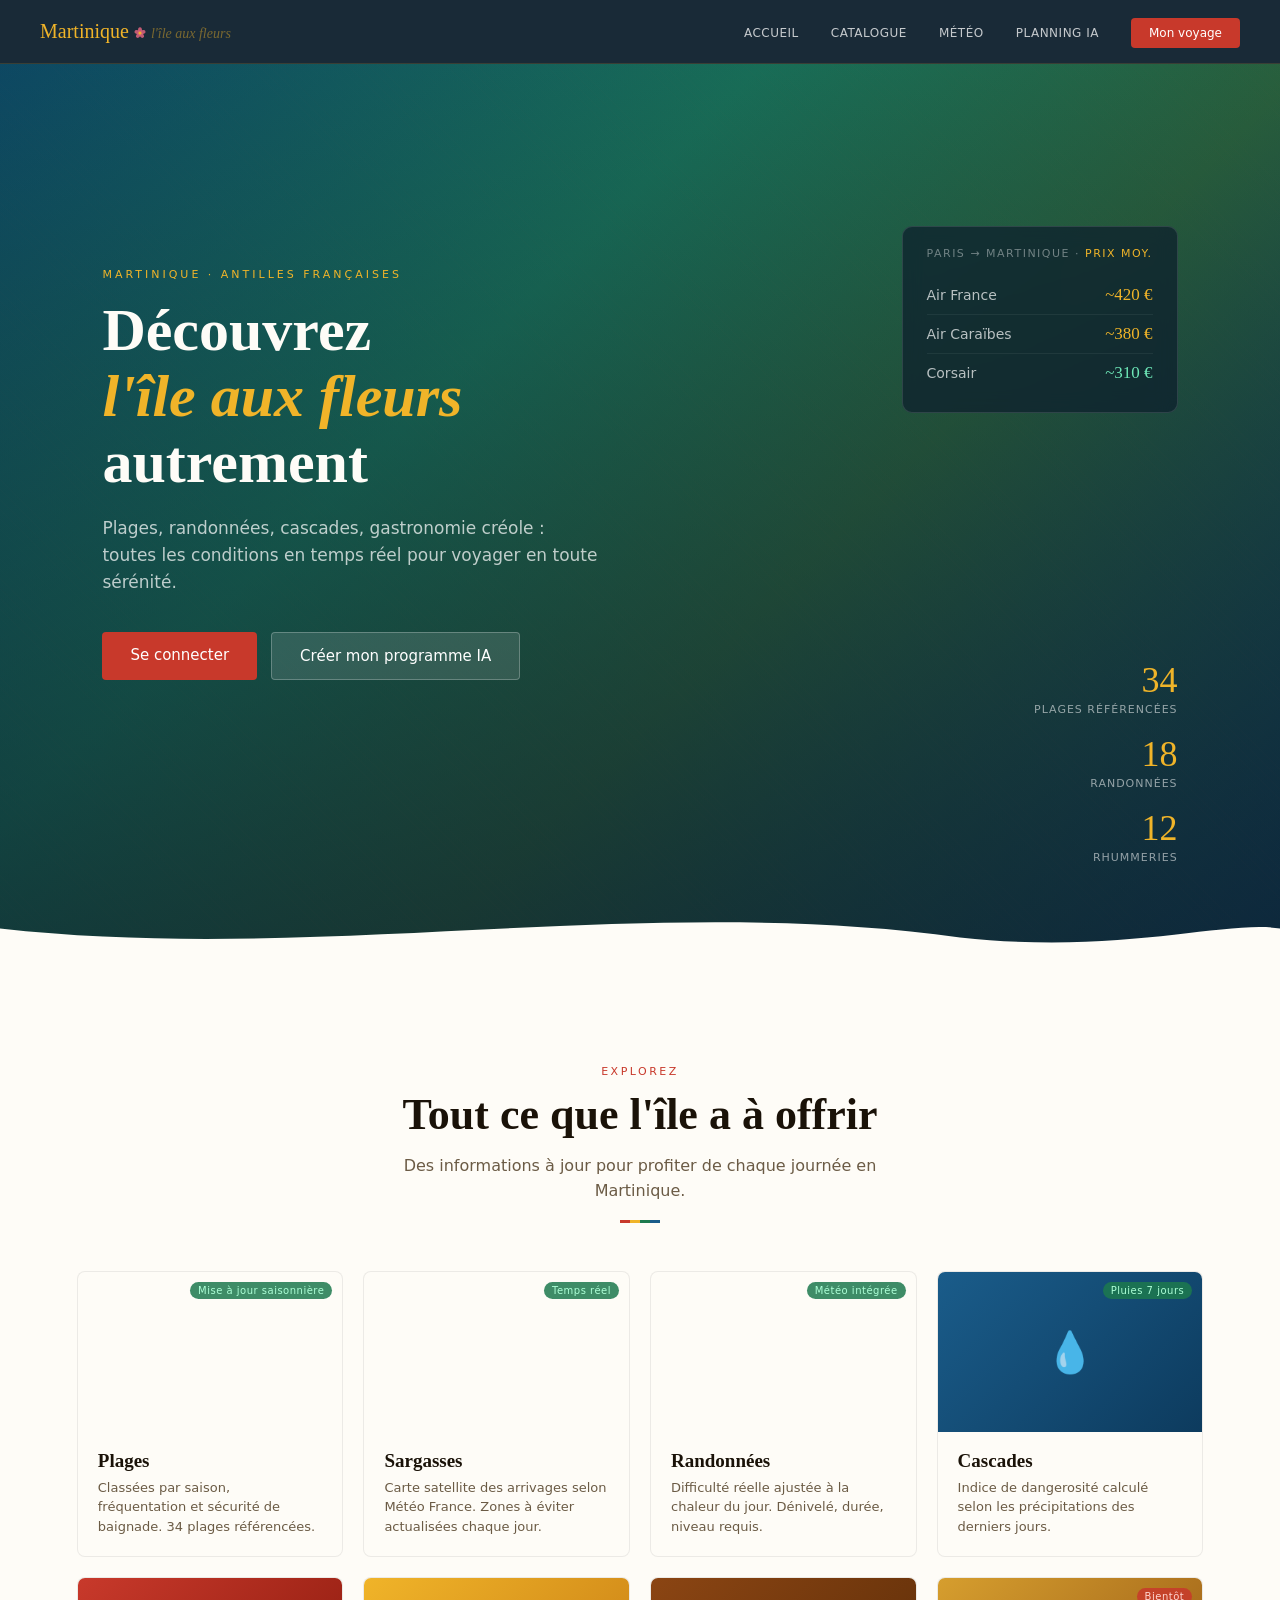
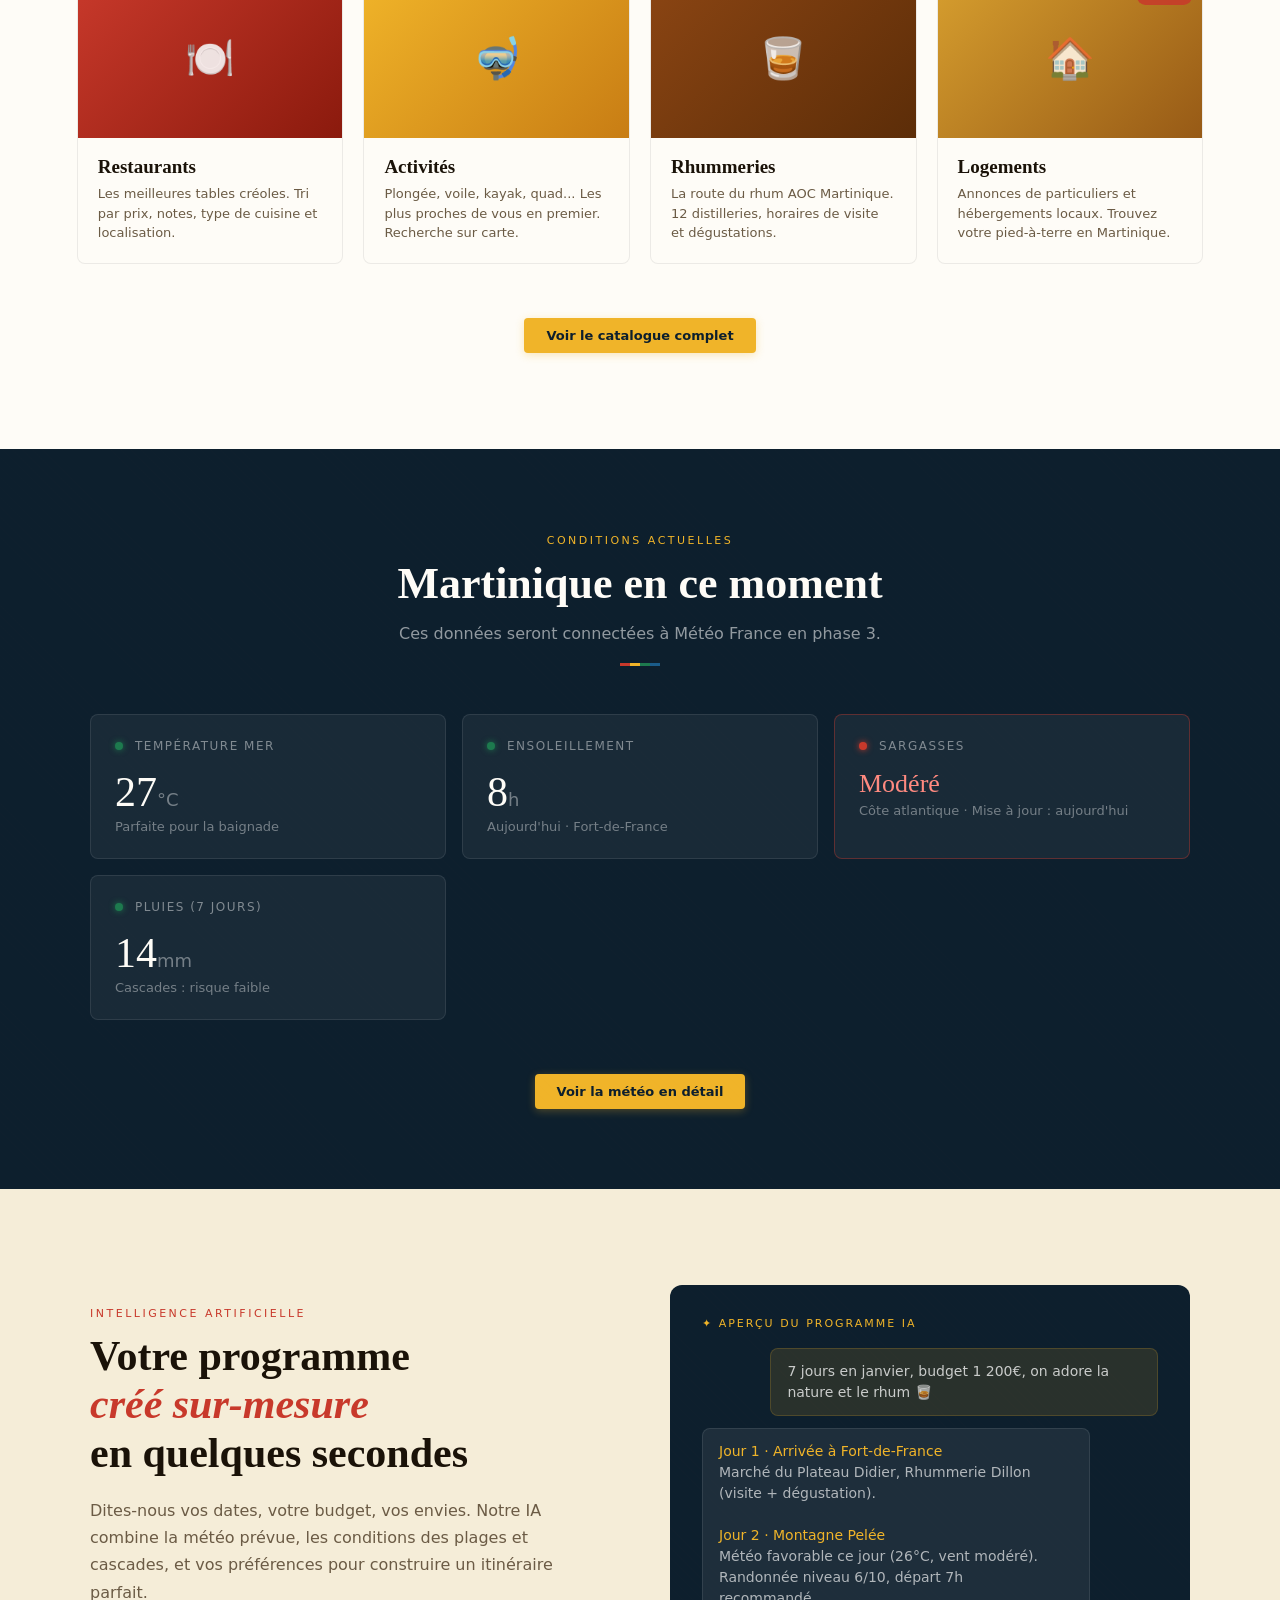
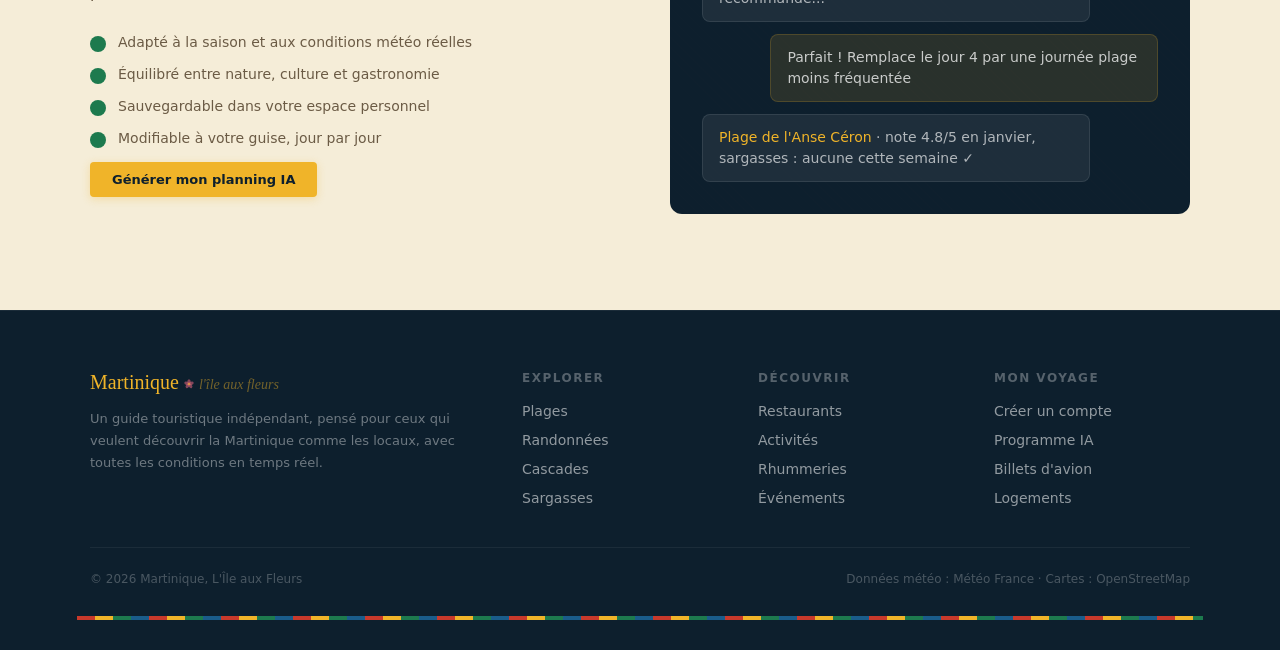
==== frontend/accueil.html @ 45a9f312 "feat: update accueil catalogue section - add photos, remove IA and vols cards, remove emojis on phot" ====
<!DOCTYPE html>
<html lang="fr">
<head>
  <meta charset="UTF-8">
  <meta name="viewport" content="width=device-width, initial-scale=1.0">
  <title>Martinique — L'Île aux Fleurs</title>
  <link rel="stylesheet" href="css/accueil.css">
</head>
<body>

  <!-- ─── Navbar ─── -->
  <nav>
    <div class="madras-bar" id="madrasBar"></div>
    <a href="accueil.html" class="nav-logo">
      Martinique<svg class="logo-flower" width="14" height="14" viewBox="0 0 32 32" xmlns="http://www.w3.org/2000/svg">
        <ellipse cx="16" cy="10" rx="4.5" ry="7" fill="#D4607A" opacity=".9" transform="rotate(0 16 16)"/>
        <ellipse cx="16" cy="10" rx="4.5" ry="7" fill="#D4607A" opacity=".9" transform="rotate(72 16 16)"/>
        <ellipse cx="16" cy="10" rx="4.5" ry="7" fill="#D4607A" opacity=".9" transform="rotate(144 16 16)"/>
        <ellipse cx="16" cy="10" rx="4.5" ry="7" fill="#D4607A" opacity=".9" transform="rotate(216 16 16)"/>
        <ellipse cx="16" cy="10" rx="4.5" ry="7" fill="#D4607A" opacity=".9" transform="rotate(288 16 16)"/>
        <circle cx="16" cy="16" r="3.5" fill="#F0B429"/>
      </svg><span>l'île aux fleurs</span>
    </a>
    <div class="nav-right-group">
      <ul class="nav-links">
        <li><a href="#rubriques">Catalogue</a></li>
        <li><a href="#live">Météo</a></li>
        <li><a href="#prep">Planning IA</a></li>
        <li><a href="#" class="nav-cta">Mon voyage</a></li>
      </ul>
    </div>
  </nav>

  <!-- ─── Hero ─── -->
  <section class="hero">
    <div class="hero-bg"></div>
    <div class="hero-madras"></div>
    <div class="hero-vols">
      <p class="vols-titre">Paris → Martinique · <span>Prix moy.</span></p>
      <div class="vol-ligne">
        <span class="vol-compagnie">Air France</span>
        <span class="vol-prix">~420 €</span>
      </div>
      <div class="vol-ligne">
        <span class="vol-compagnie">Air Caraïbes</span>
        <span class="vol-prix">~380 €</span>
      </div>
      <div class="vol-ligne">
        <span class="vol-compagnie">Corsair</span>
        <span class="vol-prix bas">~310 €</span>
      </div>
    </div>

    <div class="hero-content">
      <p class="hero-eyebrow">Martinique · Antilles françaises</p>
      <h1 class="hero-titre">
        Découvrez<br><em>l'île aux fleurs</em><br>autrement
      </h1>
      <p class="hero-sous">
        Plages, randonnées, cascades, gastronomie créole : toutes les conditions en temps réel pour voyager en toute sérénité.
      </p>
      <div class="hero-actions">
        <a href="auth.html" class="btn-primaire">Se connecter</a>
        <a href="#prep" class="btn-secondaire">Créer mon programme IA</a>
      </div>
    </div>

    <div class="hero-stats">
      <div class="stat-item">
        <div class="stat-num">34</div>
        <div class="stat-label">Plages référencées</div>
      </div>
      <div class="stat-item">
        <div class="stat-num">18</div>
        <div class="stat-label">Randonnées</div>
      </div>
      <div class="stat-item">
        <div class="stat-num">12</div>
        <div class="stat-label">Rhummeries</div>
      </div>
    </div>

    <div class="hero-wave">
      <svg viewBox="0 0 1440 80" xmlns="http://www.w3.org/2000/svg" preserveAspectRatio="none">
        <path d="M0,40 C360,80 720,0 1080,50 C1260,70 1380,30 1440,40 L1440,80 L0,80 Z" fill="#FEFCF7"/>
      </svg>
    </div>
  </section>

  <!-- ─── Rubriques principales ─── -->
  <section class="section-rubriques" id="rubriques">
    <div class="section-header">
      <span class="section-tag">Explorez</span>
      <h2 class="section-titre">Tout ce que l'île a à offrir</h2>
      <p class="section-sous">Des informations à jour pour profiter de chaque journée en Martinique.</p>
      <span class="trait"></span>
    </div>

    <div class="rubriques-grille">

      <a href="#" class="rubrique-card rc-plages">
        <div class="rubrique-visuel">
          <div class="rubrique-visuel-bg" style="background-image:url('https://upload.wikimedia.org/wikipedia/commons/6/63/Anse_Noire_%28plage_de_sable_noir%29_-_panoramio.jpg');background-size:cover;background-position:center;"></div>
          <span class="rubrique-badge badge-live">Mise à jour saisonnière</span>
        </div>
        <div class="rubrique-corps">
          <h3 class="rubrique-titre">Plages</h3>
          <p class="rubrique-desc">Classées par saison, fréquentation et sécurité de baignade. 34 plages référencées.</p>
        </div>
      </a>

      <a href="#" class="rubrique-card rc-sargasses">
        <div class="rubrique-visuel">
          <div class="rubrique-visuel-bg" style="background-image:url('https://upload.wikimedia.org/wikipedia/commons/b/b5/Sargasses_plage_de_Saint-Pierre.jpg');background-size:cover;background-position:center;"></div>
          <span class="rubrique-badge badge-live">Temps réel</span>
        </div>
        <div class="rubrique-corps">
          <h3 class="rubrique-titre">Sargasses</h3>
          <p class="rubrique-desc">Carte satellite des arrivages selon Météo France. Zones à éviter actualisées chaque jour.</p>
        </div>
      </a>

      <a href="#" class="rubrique-card rc-randos">
        <div class="rubrique-visuel">
          <div class="rubrique-visuel-bg" style="background-image:url('https://upload.wikimedia.org/wikipedia/commons/6/6e/Montagne_Pel%C3%A9e.JPG');background-size:cover;background-position:center;"></div>
          <span class="rubrique-badge badge-live">Météo intégrée</span>
        </div>
        <div class="rubrique-corps">
          <h3 class="rubrique-titre">Randonnées</h3>
          <p class="rubrique-desc">Difficulté réelle ajustée à la chaleur du jour. Dénivelé, durée, niveau requis.</p>
        </div>
      </a>

      <a href="#" class="rubrique-card rc-cascades">
        <div class="rubrique-visuel">
          <div class="rubrique-visuel-bg"></div>
          <div class="rubrique-icon">💧</div>
          <span class="rubrique-badge badge-live">Pluies 7 jours</span>
        </div>
        <div class="rubrique-corps">
          <h3 class="rubrique-titre">Cascades</h3>
          <p class="rubrique-desc">Indice de dangerosité calculé selon les précipitations des derniers jours.</p>
        </div>
      </a>

      <a href="#" class="rubrique-card rc-restos">
        <div class="rubrique-visuel">
          <div class="rubrique-visuel-bg"></div>
          <div class="rubrique-icon">🍽️</div>
        </div>
        <div class="rubrique-corps">
          <h3 class="rubrique-titre">Restaurants</h3>
          <p class="rubrique-desc">Les meilleures tables créoles. Tri par prix, notes, type de cuisine et localisation.</p>
        </div>
      </a>

      <a href="#" class="rubrique-card rc-activites">
        <div class="rubrique-visuel">
          <div class="rubrique-visuel-bg"></div>
          <div class="rubrique-icon">🤿</div>
        </div>
        <div class="rubrique-corps">
          <h3 class="rubrique-titre">Activités</h3>
          <p class="rubrique-desc">Plongée, voile, kayak, quad... Les plus proches de vous en premier. Recherche sur carte.</p>
        </div>
      </a>

      <a href="#" class="rubrique-card rc-rhum">
        <div class="rubrique-visuel">
          <div class="rubrique-visuel-bg"></div>
          <div class="rubrique-icon">🥃</div>
        </div>
        <div class="rubrique-corps">
          <h3 class="rubrique-titre">Rhummeries</h3>
          <p class="rubrique-desc">La route du rhum AOC Martinique. 12 distilleries, horaires de visite et dégustations.</p>
        </div>
      </a>

      <a href="#" class="rubrique-card rc-logement">
        <div class="rubrique-visuel">
          <div class="rubrique-visuel-bg"></div>
          <div class="rubrique-icon">🏠</div>
          <span class="rubrique-badge badge-nouveau">Bientôt</span>
        </div>
        <div class="rubrique-corps">
          <h3 class="rubrique-titre">Logements</h3>
          <p class="rubrique-desc">Annonces de particuliers et hébergements locaux. Trouvez votre pied-à-terre en Martinique.</p>
        </div>
      </a>

    </div>
    <div style="text-align:center; margin-top:40px;">
      <a href="catalogue.html" class="btn-jaune">Voir le catalogue complet</a>
    </div>
  </section>

  <!-- ─── Section conditions live ─── -->
  <section class="section-live" id="live">
    <div class="section-header">
      <span class="section-tag">Conditions actuelles</span>
      <h2 class="section-titre" style="color:var(--blanc)">Martinique en ce moment</h2>
      <p class="section-sous">Ces données seront connectées à Météo France en phase 3.</p>
      <span class="trait"></span>
    </div>

    <div class="live-grille">
      <div class="live-card">
        <div class="live-card-header">
          <div class="live-dot"></div>
          <span class="live-label">Température mer</span>
        </div>
        <div class="live-valeur">27<span class="live-unite">°C</span></div>
        <div class="live-sous">Parfaite pour la baignade</div>
      </div>

      <div class="live-card">
        <div class="live-card-header">
          <div class="live-dot"></div>
          <span class="live-label">Ensoleillement</span>
        </div>
        <div class="live-valeur">8<span class="live-unite">h</span></div>
        <div class="live-sous">Aujourd'hui · Fort-de-France</div>
      </div>

      <div class="live-card live-alerte">
        <div class="live-card-header">
          <div class="live-dot"></div>
          <span class="live-label">Sargasses</span>
        </div>
        <div class="live-valeur" style="font-size:26px">Modéré</div>
        <div class="live-sous">Côte atlantique · Mise à jour : aujourd'hui</div>
      </div>

      <div class="live-card">
        <div class="live-card-header">
          <div class="live-dot"></div>
          <span class="live-label">Pluies (7 jours)</span>
        </div>
        <div class="live-valeur">14<span class="live-unite">mm</span></div>
        <div class="live-sous">Cascades : risque faible</div>
      </div>
    </div>
    <div style="text-align:center; margin-top:40px;">
      <a href="meteo.html" class="btn-jaune">Voir la météo en détail</a>
    </div>
  </section>

  <!-- ─── Préparez votre voyage / IA ─── -->
  <section class="section-prep" id="prep">
    <div class="prep-grille">
      <div class="prep-texte">
        <span class="section-tag">Intelligence artificielle</span>
        <h2>Votre programme<br><em>créé sur-mesure</em><br>en quelques secondes</h2>
        <p>Dites-nous vos dates, votre budget, vos envies. Notre IA combine la météo prévue, les conditions des plages et cascades, et vos préférences pour construire un itinéraire parfait.</p>
        <ul class="prep-liste">
          <li>Adapté à la saison et aux conditions météo réelles</li>
          <li>Équilibré entre nature, culture et gastronomie</li>
          <li>Sauvegardable dans votre espace personnel</li>
          <li>Modifiable à votre guise, jour par jour</li>
        </ul>
        <a href="planning-ia.html" class="btn-jaune">Générer mon planning IA</a>
      </div>
      <div class="prep-carte">
        <p class="prep-carte-tag">✦ Aperçu du programme IA</p>
        <div class="prep-chat">
          <div class="chat-bulle chat-user">
            7 jours en janvier, budget 1 200€, on adore la nature et le rhum 🥃
          </div>
          <div class="chat-bulle chat-ia">
            <strong>Jour 1 · Arrivée à Fort-de-France</strong><br>
            Marché du Plateau Didier, Rhummerie Dillon (visite + dégustation).<br><br>
            <strong>Jour 2 · Montagne Pelée</strong><br>
            Météo favorable ce jour (26°C, vent modéré). Randonnée niveau 6/10, départ 7h recommandé...
          </div>
          <div class="chat-bulle chat-user">
            Parfait ! Remplace le jour 4 par une journée plage moins fréquentée
          </div>
          <div class="chat-bulle chat-ia">
            <strong>Plage de l'Anse Céron</strong> · note 4.8/5 en janvier, sargasses : aucune cette semaine ✓
          </div>
        </div>
      </div>
    </div>
  </section>

  <!-- ─── Footer ─── -->
  <footer>
    <div class="footer-grille">
      <div class="footer-brand">
        <a href="accueil.html" class="nav-logo">
          Martinique<svg class="logo-flower" width="12" height="12" viewBox="0 0 32 32" xmlns="http://www.w3.org/2000/svg">
            <ellipse cx="16" cy="10" rx="4.5" ry="7" fill="#D4607A" opacity=".6" transform="rotate(0 16 16)"/>
            <ellipse cx="16" cy="10" rx="4.5" ry="7" fill="#D4607A" opacity=".6" transform="rotate(72 16 16)"/>
            <ellipse cx="16" cy="10" rx="4.5" ry="7" fill="#D4607A" opacity=".6" transform="rotate(144 16 16)"/>
            <ellipse cx="16" cy="10" rx="4.5" ry="7" fill="#D4607A" opacity=".6" transform="rotate(216 16 16)"/>
            <ellipse cx="16" cy="10" rx="4.5" ry="7" fill="#D4607A" opacity=".6" transform="rotate(288 16 16)"/>
            <circle cx="16" cy="16" r="3.5" fill="#F0B429" opacity=".6"/>
          </svg><span>l'île aux fleurs</span>
        </a>
        <p class="footer-desc">
          Un guide touristique indépendant, pensé pour ceux qui veulent découvrir la Martinique comme les locaux, avec toutes les conditions en temps réel.
        </p>
      </div>
      <div class="footer-col">
        <h4>Explorer</h4>
        <ul>
          <li><a href="#">Plages</a></li>
          <li><a href="#">Randonnées</a></li>
          <li><a href="#">Cascades</a></li>
          <li><a href="#">Sargasses</a></li>
        </ul>
      </div>
      <div class="footer-col">
        <h4>Découvrir</h4>
        <ul>
          <li><a href="#">Restaurants</a></li>
          <li><a href="#">Activités</a></li>
          <li><a href="#">Rhummeries</a></li>
          <li><a href="#">Événements</a></li>
        </ul>
      </div>
      <div class="footer-col">
        <h4>Mon voyage</h4>
        <ul>
          <li><a href="#">Créer un compte</a></li>
          <li><a href="#">Programme IA</a></li>
          <li><a href="#">Billets d'avion</a></li>
          <li><a href="#">Logements</a></li>
        </ul>
      </div>
    </div>
    <div class="footer-bas">
      <span>© 2026 Martinique, L'Île aux Fleurs</span>
      <span>Données météo : Météo France · Cartes : OpenStreetMap</span>
    </div>
    <div class="footer-madras"></div>
  </footer>

  <script src="js/auth-utils.js"></script>
  <script src="js/accueil.js"></script>

</body>
</html>
---- frontend/css/accueil.css ----
/* ─── Variables — palette madras & créole ─── */
    :root {
      --rouge:   #C8392B;
      --jaune:   #F0B429;
      --vert:    #1D7A4E;
      --bleu:    #1A5C8A;
      --sable:   #F5EDD8;
      --nuit:    #0D1F2D;
      --blanc:   #FEFCF7;
      --texte:   #1A1208;
      --doux:    #6B5B45;

      --madras-stripe: repeating-linear-gradient(
        45deg,
        transparent,
        transparent 6px,
        rgba(200,57,43,0.18) 6px,
        rgba(200,57,43,0.18) 7px
      );

      --font-titre: 'Playfair Display', Georgia, serif;
      --font-corps: 'DM Sans', system-ui, sans-serif;
      --rayon: 4px;
    }

    /* ─── Reset & base ─── */
    *, *::before, *::after { box-sizing: border-box; margin: 0; padding: 0; }
    html { scroll-behavior: smooth; }
    body {
      font-family: var(--font-corps);
      background: var(--blanc);
      color: var(--texte);
      overflow-x: hidden;
    }

    /* ─── Navbar ─── */
    nav {
      position: sticky;
      top: 0;
      z-index: 100;
      display: flex;
      align-items: center;
      justify-content: space-between;
      padding: 0 40px;
      height: 64px;
      background: rgba(13, 31, 45, 0.95);
      backdrop-filter: blur(12px);
      border-bottom: 1px solid rgba(240,180,41,0.15);
      overflow: hidden;
    }

    /* Barre de progression scroll — intégrée dans la nav */
    .madras-bar {
      position: absolute;
      top: 0; left: 0;
      height: 5px; width: 0%;
      background: repeating-linear-gradient(
        90deg,
        var(--rouge) 0px,  var(--rouge) 18px,
        var(--vert)  18px, var(--vert)  36px,
        var(--jaune) 36px, var(--jaune) 54px,
        var(--bleu)  54px, var(--bleu)  72px
      );
      transition: width .08s linear;
      will-change: width;
      pointer-events: none;
    }

    .nav-logo {
      font-family: var(--font-titre);
      font-size: 20px;
      color: var(--jaune);
      text-decoration: none;
    }
    .nav-logo span {
      color: rgba(240,180,41,0.45);
      font-style: italic;
      font-size: 14px;
      font-weight: 400;
    }
    .logo-flower { vertical-align: middle; margin: 0 4px; }

    .nav-right-group { display: flex; align-items: center; gap: 24px; }
    .nav-links {
      display: flex;
      gap: 32px;
      list-style: none;
    }
    .nav-links a {
      color: rgba(255,255,255,0.75);
      text-decoration: none;
      font-size: 12px;
      font-weight: 400;
      letter-spacing: 0.5px;
      text-transform: uppercase;
      transition: color .2s;
    }
    .nav-links a:hover { color: var(--jaune); }
    .nav-cta {
      background: var(--rouge);
      color: white !important;
      padding: 8px 18px;
      border-radius: var(--rayon);
      font-weight: 500 !important;
      text-transform: none !important;
      letter-spacing: 0 !important;
      transition: background .2s !important;
    }
    .nav-cta:hover { background: #a52d20 !important; }

    /* ─── Hero ─── */
    .hero {
      position: relative;
      height: 100vh;
      min-height: 600px;
      display: flex;
      align-items: center;
      overflow: hidden;
    }
    .hero-bg {
      position: absolute;
      inset: 0;
      background:
        linear-gradient(to bottom, rgba(13,31,45,0.15) 0%, rgba(13,31,45,0.7) 100%),
        linear-gradient(135deg, #0D4F6C 0%, #1A7A5E 35%, #2D6A3F 60%, #0D3B5E 100%);
    }
    /* Carte prix billets */
    .hero-vols {
      position: absolute;
      right: 8%;
      top: 18%;
      z-index: 2;
      background: rgba(13,31,45,0.72);
      border: 1px solid rgba(255,255,255,0.12);
      border-radius: 10px;
      padding: 20px 24px;
      backdrop-filter: blur(10px);
      min-width: 210px;
      opacity: 0;
      animation: fadeLeft .8s 1.3s forwards;
    }
    .vols-titre {
      font-size: 11px;
      letter-spacing: 1.5px;
      text-transform: uppercase;
      color: rgba(255,255,255,0.4);
      margin-bottom: 16px;
    }
    .vols-titre span { color: var(--jaune); }
    .vol-ligne {
      display: flex;
      justify-content: space-between;
      align-items: center;
      padding: 9px 0;
      border-bottom: 1px solid rgba(255,255,255,0.06);
      font-size: 14px;
    }
    .vol-ligne:last-child { border-bottom: none; }
    .vol-compagnie { color: rgba(255,255,255,0.7); }
    .vol-prix {
      font-family: var(--font-titre);
      color: var(--jaune);
      font-size: 17px;
    }
    .vol-prix.bas { color: #6ee7b7; }
    .hero-wave {
      position: absolute;
      bottom: 0; left: 0; right: 0;
    }
    .hero-wave svg { display: block; width: 100%; }
    .hero-madras {
      position: absolute;
      inset: 0;
      background: var(--madras-stripe);
      opacity: 0.06;
    }

    .hero-content {
      position: relative;
      z-index: 2;
      padding: 0 8%;
      margin-bottom: 80px; /* compense la vague pour centrer visuellement */
      max-width: 760px;
    }
    .hero-eyebrow {
      font-family: var(--font-corps);
      font-size: 11px;
      letter-spacing: 3px;
      text-transform: uppercase;
      color: var(--jaune);
      margin-bottom: 16px;
      opacity: 0;
      animation: fadeUp .8s .3s forwards;
    }
    .hero-titre {
      font-family: var(--font-titre);
      font-size: clamp(32px, 5vw, 60px);
      line-height: 1.1;
      color: var(--blanc);
      margin-bottom: 20px;
      opacity: 0;
      animation: fadeUp .8s .5s forwards;
    }
    .hero-titre em {
      color: var(--jaune);
      font-style: italic;
    }
    .hero-sous {
      font-size: 17px;
      color: rgba(255,255,255,0.72);
      line-height: 1.6;
      max-width: 500px;
      margin-bottom: 36px;
      font-weight: 300;
      opacity: 0;
      animation: fadeUp .8s .7s forwards;
    }
    .hero-actions {
      display: flex;
      gap: 14px;
      flex-wrap: wrap;
      opacity: 0;
      animation: fadeUp .8s .9s forwards;
    }
    .btn-primaire {
      background: var(--rouge);
      color: white;
      padding: 14px 28px;
      border-radius: var(--rayon);
      font-weight: 500;
      font-size: 15px;
      text-decoration: none;
      transition: transform .15s, background .2s;
    }
    .btn-primaire:hover { background: #a52d20; transform: translateY(-1px); }
    .btn-secondaire {
      background: rgba(255,255,255,0.12);
      color: white;
      padding: 14px 28px;
      border-radius: var(--rayon);
      font-weight: 400;
      font-size: 15px;
      text-decoration: none;
      border: 1px solid rgba(255,255,255,0.25);
      transition: background .2s;
    }
    .btn-secondaire:hover { background: rgba(255,255,255,0.2); }

    .hero-stats {
      position: absolute;
      right: 8%;
      bottom: 100px;
      z-index: 2;
      display: flex;
      flex-direction: column;
      gap: 20px;
      opacity: 0;
      animation: fadeLeft .8s 1.1s forwards;
    }
    .stat-item { text-align: right; }
    .stat-num {
      font-family: var(--font-titre);
      font-size: 36px;
      color: var(--jaune);
      line-height: 1;
      display: block;
    }
    .stat-label {
      font-size: 11px;
      color: rgba(255,255,255,0.55);
      letter-spacing: 1px;
      text-transform: uppercase;
      display: block;
      margin-top: 5px;
    }

    @keyframes fadeUp {
      from { opacity: 0; transform: translateY(20px); }
      to   { opacity: 1; transform: translateY(0); }
    }
    @keyframes fadeLeft {
      from { opacity: 0; transform: translateX(20px); }
      to   { opacity: 1; transform: translateX(0); }
    }

    /* ─── Section titre générique ─── */
    .section-header {
      text-align: center;
      margin-bottom: 48px;
    }
    .section-tag {
      display: inline-block;
      font-size: 11px;
      letter-spacing: 2.5px;
      text-transform: uppercase;
      color: var(--rouge);
      margin-bottom: 12px;
    }
    .section-titre {
      font-family: var(--font-titre);
      font-size: clamp(28px, 4vw, 44px);
      color: var(--texte);
      line-height: 1.15;
    }
    .section-sous {
      font-size: 16px;
      color: var(--doux);
      margin-top: 12px;
      line-height: 1.6;
      max-width: 520px;
      margin-left: auto;
      margin-right: auto;
    }
    .trait {
      display: block;
      width: 40px;
      height: 3px;
      margin: 16px auto 0;
      background: repeating-linear-gradient(
        90deg,
        var(--rouge) 0,var(--rouge) 10px,
        var(--jaune) 10px,var(--jaune) 20px,
        var(--vert) 20px,var(--vert) 30px,
        var(--bleu) 30px,var(--bleu) 40px
      );
    }

    /* ─── Section rubriques ─── */
    .section-rubriques {
      padding: 96px 6%;
      background: var(--blanc);
      position: relative;
      z-index: 1;
      margin-top: -4px;
      border-top: 4px solid var(--blanc); /* masque la ligne résiduelle */
    }
    .rubriques-grille {
      display: grid;
      grid-template-columns: repeat(auto-fill, minmax(260px, 1fr));
      gap: 20px;
      max-width: 1200px;
      margin: 0 auto;
    }
    .rubrique-card {
      position: relative;
      border-radius: 8px;
      overflow: hidden;
      text-decoration: none;
      color: inherit;
      border: 1px solid rgba(0,0,0,0.07);
      background: var(--blanc);
      transition: transform .2s, box-shadow .2s;
      cursor: pointer;
    }
    .rubrique-card:hover { transform: translateY(-4px); box-shadow: 0 12px 36px rgba(0,0,0,0.1); }
    .rubrique-visuel {
      height: 160px;
      position: relative;
      overflow: hidden;
    }
    .rubrique-card:hover .rubrique-visuel-bg { transform: scale(1.05); }
    .rubrique-visuel-bg {
      position: absolute;
      inset: 0;
      transition: transform .4s;
    }
    .rc-plages    .rubrique-visuel-bg { background: linear-gradient(135deg, #1A7A9E 0%, #0D4F6C 100%); }
    .rc-sargasses .rubrique-visuel-bg { background: linear-gradient(135deg, #5A7A3A 0%, #2D4F1E 100%); }
    .rc-randos    .rubrique-visuel-bg { background: linear-gradient(135deg, #2D6A3F 0%, #1A4228 100%); }
    .rc-cascades  .rubrique-visuel-bg { background: linear-gradient(135deg, #1A5C8A 0%, #0D3B5E 100%); }
    .rc-restos    .rubrique-visuel-bg { background: linear-gradient(135deg, #C8392B 0%, #8B1A0D 100%); }
    .rc-activites .rubrique-visuel-bg { background: linear-gradient(135deg, #F0B429 0%, #C87D14 100%); }
    .rc-rhum      .rubrique-visuel-bg { background: linear-gradient(135deg, #8B4513 0%, #5C2D08 100%); }
    .rc-vols      .rubrique-visuel-bg { background: linear-gradient(135deg, #4A5568 0%, #1A202C 100%); }
    .rc-logement  .rubrique-visuel-bg { background: linear-gradient(135deg, #D69E2E 0%, #975A16 100%); }
    .rc-ia        .rubrique-visuel-bg { background: linear-gradient(135deg, #6B46C1 0%, #2D1B6E 100%); }

    .rubrique-icon {
      position: absolute;
      top: 50%; left: 50%;
      transform: translate(-50%, -50%);
      font-size: 40px;
      line-height: 1;
      opacity: 0.9;
    }
    .rubrique-badge {
      position: absolute;
      top: 10px; right: 10px;
      font-size: 10px;
      padding: 3px 8px;
      border-radius: 20px;
      letter-spacing: 0.5px;
      font-weight: 500;
    }
    .badge-live    { background: rgba(29,122,78,0.85);  color: #ADFFD7; }
    .badge-nouveau { background: rgba(200,57,43,0.85);  color: #FFD5D0; }
    .badge-ia      { background: rgba(107,70,193,0.85); color: #E9D8FD; }

    .rubrique-corps { padding: 18px 20px 20px; }
    .rubrique-titre {
      font-family: var(--font-titre);
      font-size: 19px;
      color: var(--texte);
      margin-bottom: 6px;
    }
    .rubrique-desc {
      font-size: 13px;
      color: var(--doux);
      line-height: 1.5;
    }
    .btn-jaune {
      display: inline-block;
      margin-top: 14px;
      padding: 10px 22px;
      background: var(--jaune);
      color: var(--nuit);
      font-family: var(--font-corps);
      font-size: 13px;
      font-weight: 700;
      border-radius: var(--rayon);
      text-decoration: none;
      border: none; cursor: pointer;
      transition: background .18s, transform .18s;
      box-shadow: 0 2px 8px rgba(240,180,41,.3);
    }
    .btn-jaune:hover { background: #d9a020; transform: translateY(-1px); }

    /* ─── Section conditions live ─── */
    .section-live {
      padding: 80px 6%;
      background: var(--nuit);
      position: relative;
      overflow: hidden;
    }
    .section-live::before {
      content: '';
      position: absolute;
      inset: 0;
      background: var(--madras-stripe);
      opacity: 0.04;
    }
    .section-live .section-titre { color: var(--blanc); }
    .section-live .section-sous  { color: rgba(255,255,255,0.55); }
    .section-live .section-tag   { color: var(--jaune); }
    .live-grille {
      display: grid;
      grid-template-columns: repeat(auto-fill, minmax(280px, 1fr));
      gap: 16px;
      max-width: 1100px;
      margin: 0 auto;
    }
    .live-card {
      background: rgba(255,255,255,0.05);
      border: 1px solid rgba(255,255,255,0.09);
      border-radius: 8px;
      padding: 24px;
    }
    .live-card-header {
      display: flex;
      align-items: center;
      gap: 12px;
      margin-bottom: 18px;
    }
    .live-dot {
      width: 8px; height: 8px;
      border-radius: 50%;
      background: var(--vert);
      box-shadow: 0 0 6px var(--vert);
      animation: blink 2s infinite;
    }
    @keyframes blink {
      0%,100% { opacity: 1; }
      50% { opacity: 0.4; }
    }
    .live-label {
      font-size: 12px;
      letter-spacing: 1.5px;
      text-transform: uppercase;
      color: rgba(255,255,255,0.45);
    }
    .live-valeur {
      font-family: var(--font-titre);
      font-size: 42px;
      color: var(--blanc);
      line-height: 1;
    }
    .live-unite {
      font-family: var(--font-corps);
      font-size: 18px;
      color: rgba(255,255,255,0.4);
    }
    .live-sous {
      font-size: 13px;
      color: rgba(255,255,255,0.4);
      margin-top: 6px;
    }
    .live-alerte { border-color: rgba(200,57,43,0.4); }
    .live-alerte .live-dot   { background: var(--rouge); box-shadow: 0 0 6px var(--rouge); }
    .live-alerte .live-valeur { color: #FF8A80; }

    /* ─── Section "Préparez votre voyage" ─── */
    .section-prep {
      padding: 96px 6%;
      background: var(--sable);
    }
    .prep-grille {
      display: grid;
      grid-template-columns: 1fr 1fr;
      gap: 60px;
      max-width: 1100px;
      margin: 0 auto;
      align-items: center;
    }
    .prep-texte h2 {
      font-family: var(--font-titre);
      font-size: clamp(28px, 3.5vw, 42px);
      color: var(--texte);
      line-height: 1.15;
      margin-bottom: 20px;
    }
    .prep-texte h2 em { color: var(--rouge); font-style: italic; }
    .prep-texte p {
      font-size: 16px;
      color: var(--doux);
      line-height: 1.7;
      margin-bottom: 28px;
    }
    .prep-liste {
      list-style: none;
      display: flex;
      flex-direction: column;
      gap: 14px;
    }
    .prep-liste li {
      display: flex;
      align-items: flex-start;
      gap: 12px;
      font-size: 14px;
      color: var(--doux);
    }
    .prep-liste li::before {
      content: '';
      display: inline-block;
      width: 16px; height: 16px; min-width: 16px;
      border-radius: 50%;
      background: var(--vert);
      margin-top: 2px;
    }
    .prep-carte {
      background: var(--nuit);
      border-radius: 12px;
      padding: 32px;
      position: relative;
      overflow: hidden;
    }
    .prep-carte::after {
      content: '';
      position: absolute;
      inset: 0;
      background: var(--madras-stripe);
      opacity: 0.05;
    }
    .prep-carte-tag {
      font-size: 11px;
      letter-spacing: 2px;
      text-transform: uppercase;
      color: var(--jaune);
      margin-bottom: 18px;
    }
    .prep-chat {
      display: flex;
      flex-direction: column;
      gap: 12px;
      position: relative;
      z-index: 1;
    }
    .chat-bulle {
      padding: 12px 16px;
      border-radius: 8px;
      font-size: 14px;
      line-height: 1.5;
      max-width: 85%;
    }
    .chat-user {
      background: rgba(240,180,41,0.12);
      color: rgba(255,255,255,0.75);
      border: 1px solid rgba(240,180,41,0.18);
      align-self: flex-end;
    }
    .chat-ia {
      background: rgba(255,255,255,0.07);
      color: rgba(255,255,255,0.65);
      border: 1px solid rgba(255,255,255,0.09);
      align-self: flex-start;
    }
    .chat-ia strong { color: var(--jaune); font-weight: 500; }

    /* ─── Footer ─── */
    footer {
      background: var(--nuit);
      border-top: 1px solid rgba(255,255,255,0.06);
      padding: 60px 6% 30px;
    }
    .footer-grille {
      display: grid;
      grid-template-columns: 2fr 1fr 1fr 1fr;
      gap: 40px;
      max-width: 1100px;
      margin: 0 auto 40px;
    }
    .footer-brand .nav-logo { display: inline-block; margin-bottom: 14px; }
    .footer-desc {
      font-size: 13px;
      color: rgba(255,255,255,0.4);
      line-height: 1.7;
    }
    .footer-col h4 {
      font-size: 12px;
      letter-spacing: 1.5px;
      text-transform: uppercase;
      color: rgba(255,255,255,0.3);
      margin-bottom: 16px;
    }
    .footer-col ul { list-style: none; display: flex; flex-direction: column; gap: 10px; }
    .footer-col a {
      font-size: 14px;
      color: rgba(255,255,255,0.55);
      text-decoration: none;
      transition: color .2s;
    }
    .footer-col a:hover { color: var(--jaune); }
    .footer-bas {
      max-width: 1100px;
      margin: 0 auto;
      padding-top: 24px;
      border-top: 1px solid rgba(255,255,255,0.06);
      display: flex;
      justify-content: space-between;
      align-items: center;
      font-size: 12px;
      color: rgba(255,255,255,0.25);
    }
    .footer-madras {
      height: 4px;
      margin-top: 30px;
      background: repeating-linear-gradient(
        90deg,
        var(--rouge) 0px, var(--rouge) 18px,
        var(--jaune) 18px, var(--jaune) 36px,
        var(--vert)  36px, var(--vert)  54px,
        var(--bleu)  54px, var(--bleu)  72px
      );
    }

    /* ─── Responsive ─── */
    @media (max-width: 768px) {
      nav { padding: 0 20px; }
      .nav-links { display: none; }
      .hero-content { padding: 0 6% 80px; }
      .hero-stats { display: none; }
      .prep-grille { grid-template-columns: 1fr; }
      .footer-grille { grid-template-columns: 1fr 1fr; }
    }
    @media (max-width: 480px) {
      .footer-grille { grid-template-columns: 1fr; }
    }
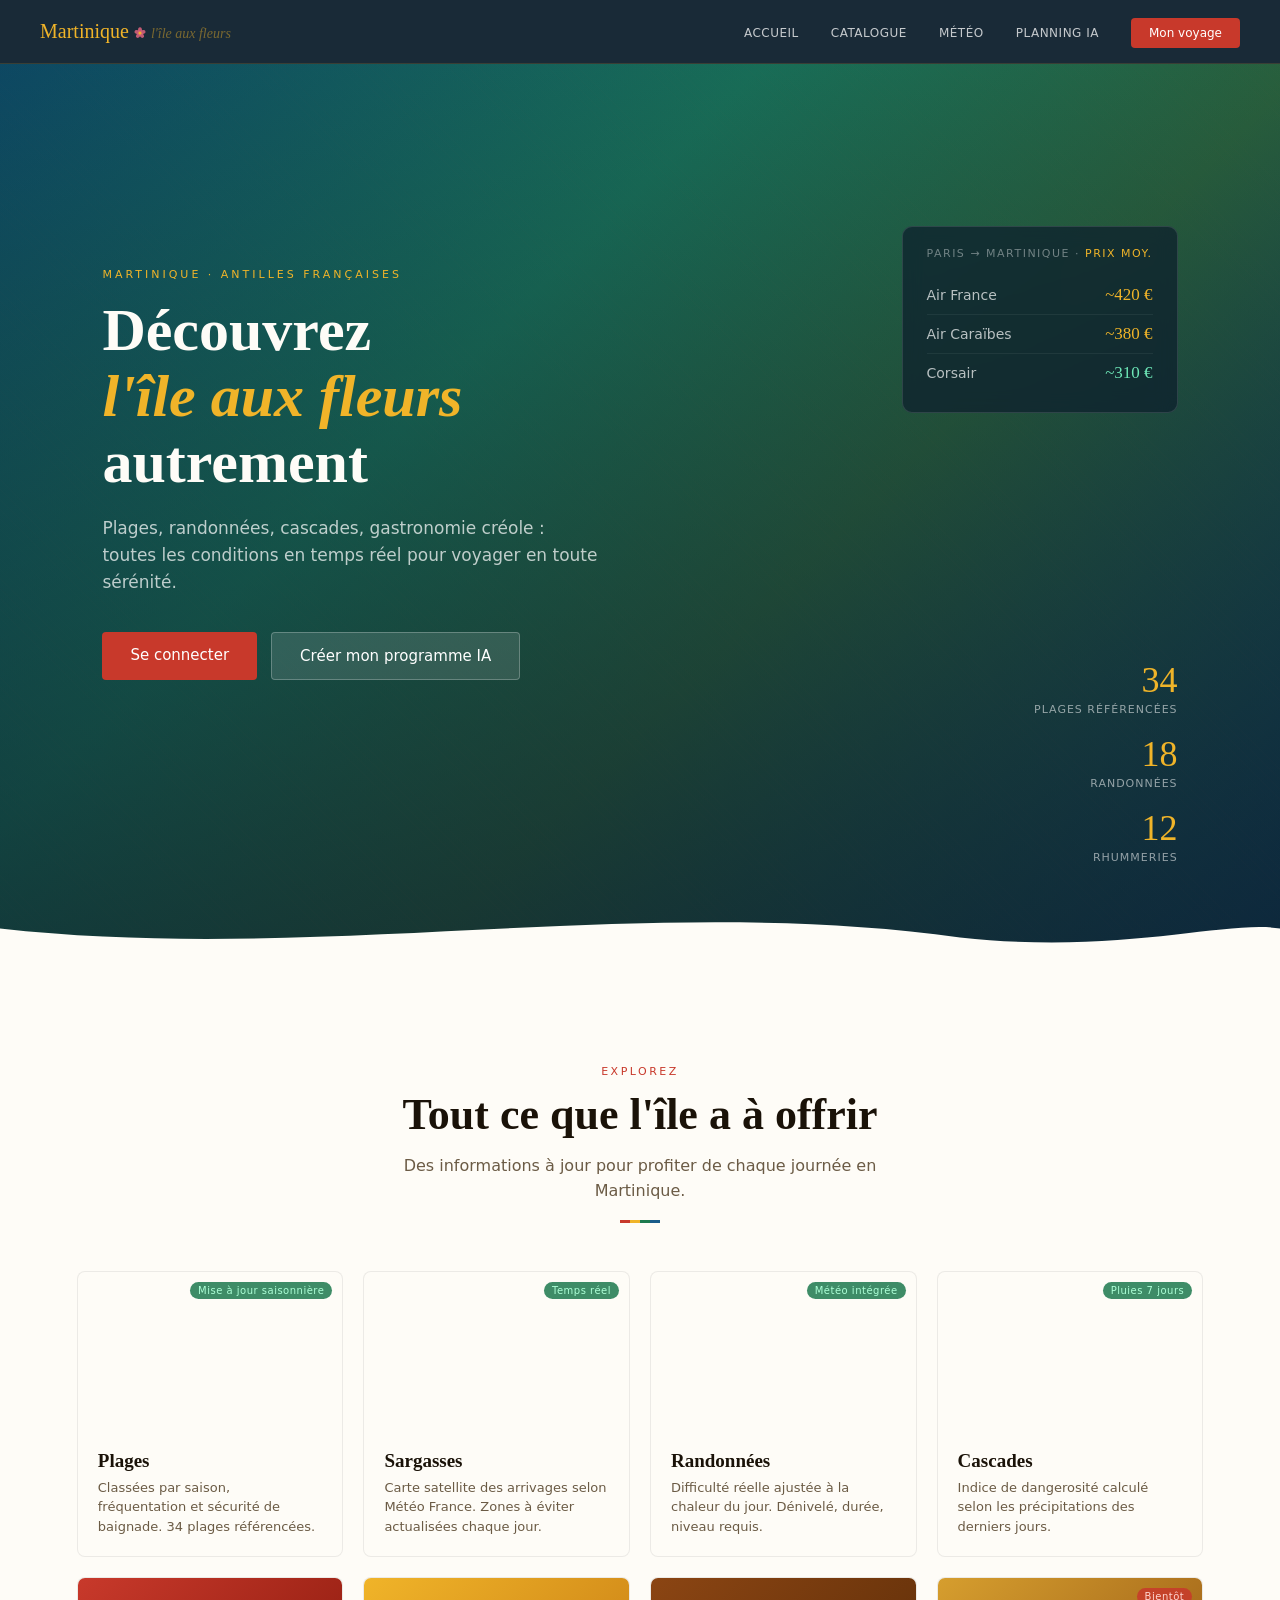
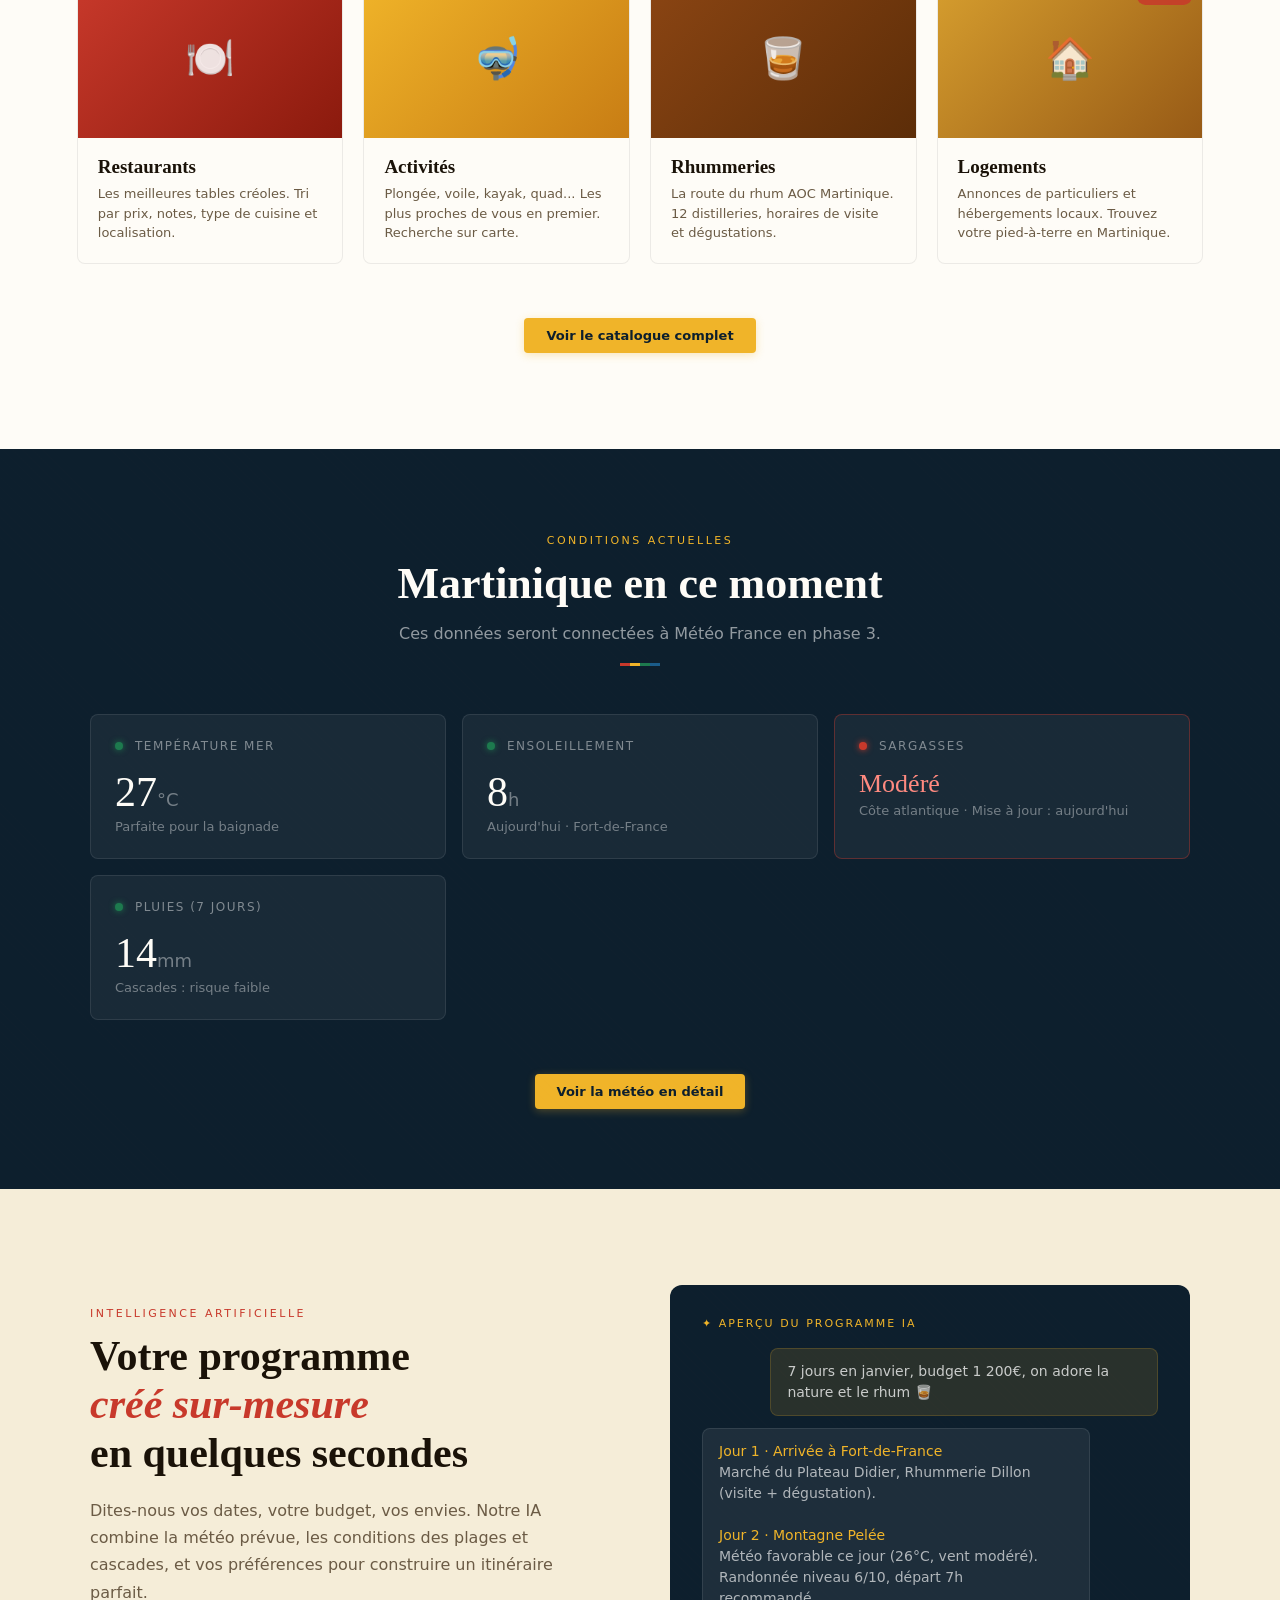
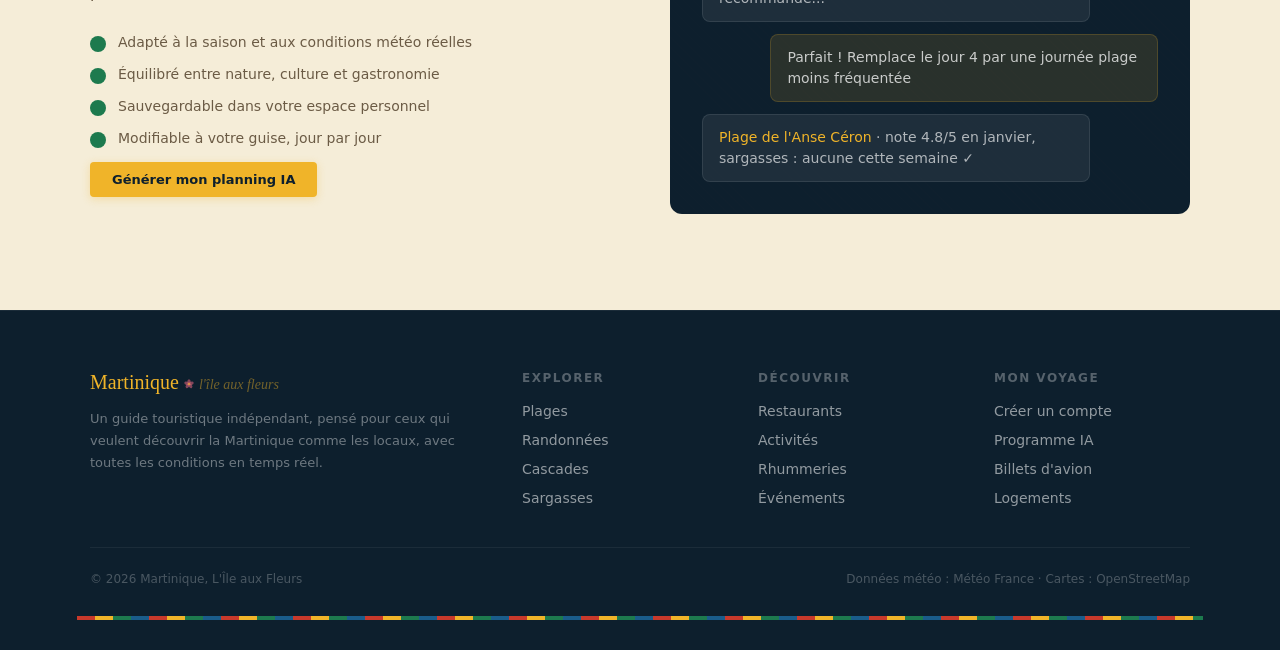
==== commit 04e1ba31: "feat: add local photos to accueil vignettes (Plages, Cascades)" ====
--- a/frontend/accueil.html
+++ b/frontend/accueil.html
@@ -98,9 +98,9 @@
 
     <div class="rubriques-grille">
 
-      <a href="#" class="rubrique-card rc-plages">
-        <div class="rubrique-visuel">
-          <div class="rubrique-visuel-bg" style="background-image:url('https://upload.wikimedia.org/wikipedia/commons/6/63/Anse_Noire_%28plage_de_sable_noir%29_-_panoramio.jpg');background-size:cover;background-position:center;"></div>
+      <a href="catalogue.html?filtre=plages" class="rubrique-card rc-plages">
+        <div class="rubrique-visuel">
+          <div class="rubrique-visuel-bg" style="background-image:url('/assets/images/photos_vignettes/plage_pointe_marin.jpeg');background-size:cover;background-position:center;"></div>
           <span class="rubrique-badge badge-live">Mise à jour saisonnière</span>
         </div>
         <div class="rubrique-corps">
@@ -109,7 +109,7 @@
         </div>
       </a>
 
-      <a href="#" class="rubrique-card rc-sargasses">
+      <a href="catalogue.html" class="rubrique-card rc-sargasses">
         <div class="rubrique-visuel">
           <div class="rubrique-visuel-bg" style="background-image:url('https://upload.wikimedia.org/wikipedia/commons/b/b5/Sargasses_plage_de_Saint-Pierre.jpg');background-size:cover;background-position:center;"></div>
           <span class="rubrique-badge badge-live">Temps réel</span>
@@ -120,7 +120,7 @@
         </div>
       </a>
 
-      <a href="#" class="rubrique-card rc-randos">
+      <a href="catalogue.html?filtre=randonnees" class="rubrique-card rc-randos">
         <div class="rubrique-visuel">
           <div class="rubrique-visuel-bg" style="background-image:url('https://upload.wikimedia.org/wikipedia/commons/6/6e/Montagne_Pel%C3%A9e.JPG');background-size:cover;background-position:center;"></div>
           <span class="rubrique-badge badge-live">Météo intégrée</span>
@@ -131,10 +131,9 @@
         </div>
       </a>
 
-      <a href="#" class="rubrique-card rc-cascades">
-        <div class="rubrique-visuel">
-          <div class="rubrique-visuel-bg"></div>
-          <div class="rubrique-icon">💧</div>
+      <a href="catalogue.html?filtre=randonnees" class="rubrique-card rc-cascades">
+        <div class="rubrique-visuel">
+          <div class="rubrique-visuel-bg" style="background-image:url('/assets/images/photos_vignettes/cascade_couleuvre.JPG');background-size:cover;background-position:center;"></div>
           <span class="rubrique-badge badge-live">Pluies 7 jours</span>
         </div>
         <div class="rubrique-corps">
@@ -143,7 +142,7 @@
         </div>
       </a>
 
-      <a href="#" class="rubrique-card rc-restos">
+      <a href="catalogue.html?filtre=restaurants" class="rubrique-card rc-restos">
         <div class="rubrique-visuel">
           <div class="rubrique-visuel-bg"></div>
           <div class="rubrique-icon">🍽️</div>
@@ -154,7 +153,7 @@
         </div>
       </a>
 
-      <a href="#" class="rubrique-card rc-activites">
+      <a href="catalogue.html?filtre=activites" class="rubrique-card rc-activites">
         <div class="rubrique-visuel">
           <div class="rubrique-visuel-bg"></div>
           <div class="rubrique-icon">🤿</div>
@@ -165,7 +164,7 @@
         </div>
       </a>
 
-      <a href="#" class="rubrique-card rc-rhum">
+      <a href="catalogue.html?filtre=rhumeries" class="rubrique-card rc-rhum">
         <div class="rubrique-visuel">
           <div class="rubrique-visuel-bg"></div>
           <div class="rubrique-icon">🥃</div>
@@ -176,7 +175,7 @@
         </div>
       </a>
 
-      <a href="#" class="rubrique-card rc-logement">
+      <a href="catalogue.html?filtre=logements" class="rubrique-card rc-logement">
         <div class="rubrique-visuel">
           <div class="rubrique-visuel-bg"></div>
           <div class="rubrique-icon">🏠</div>
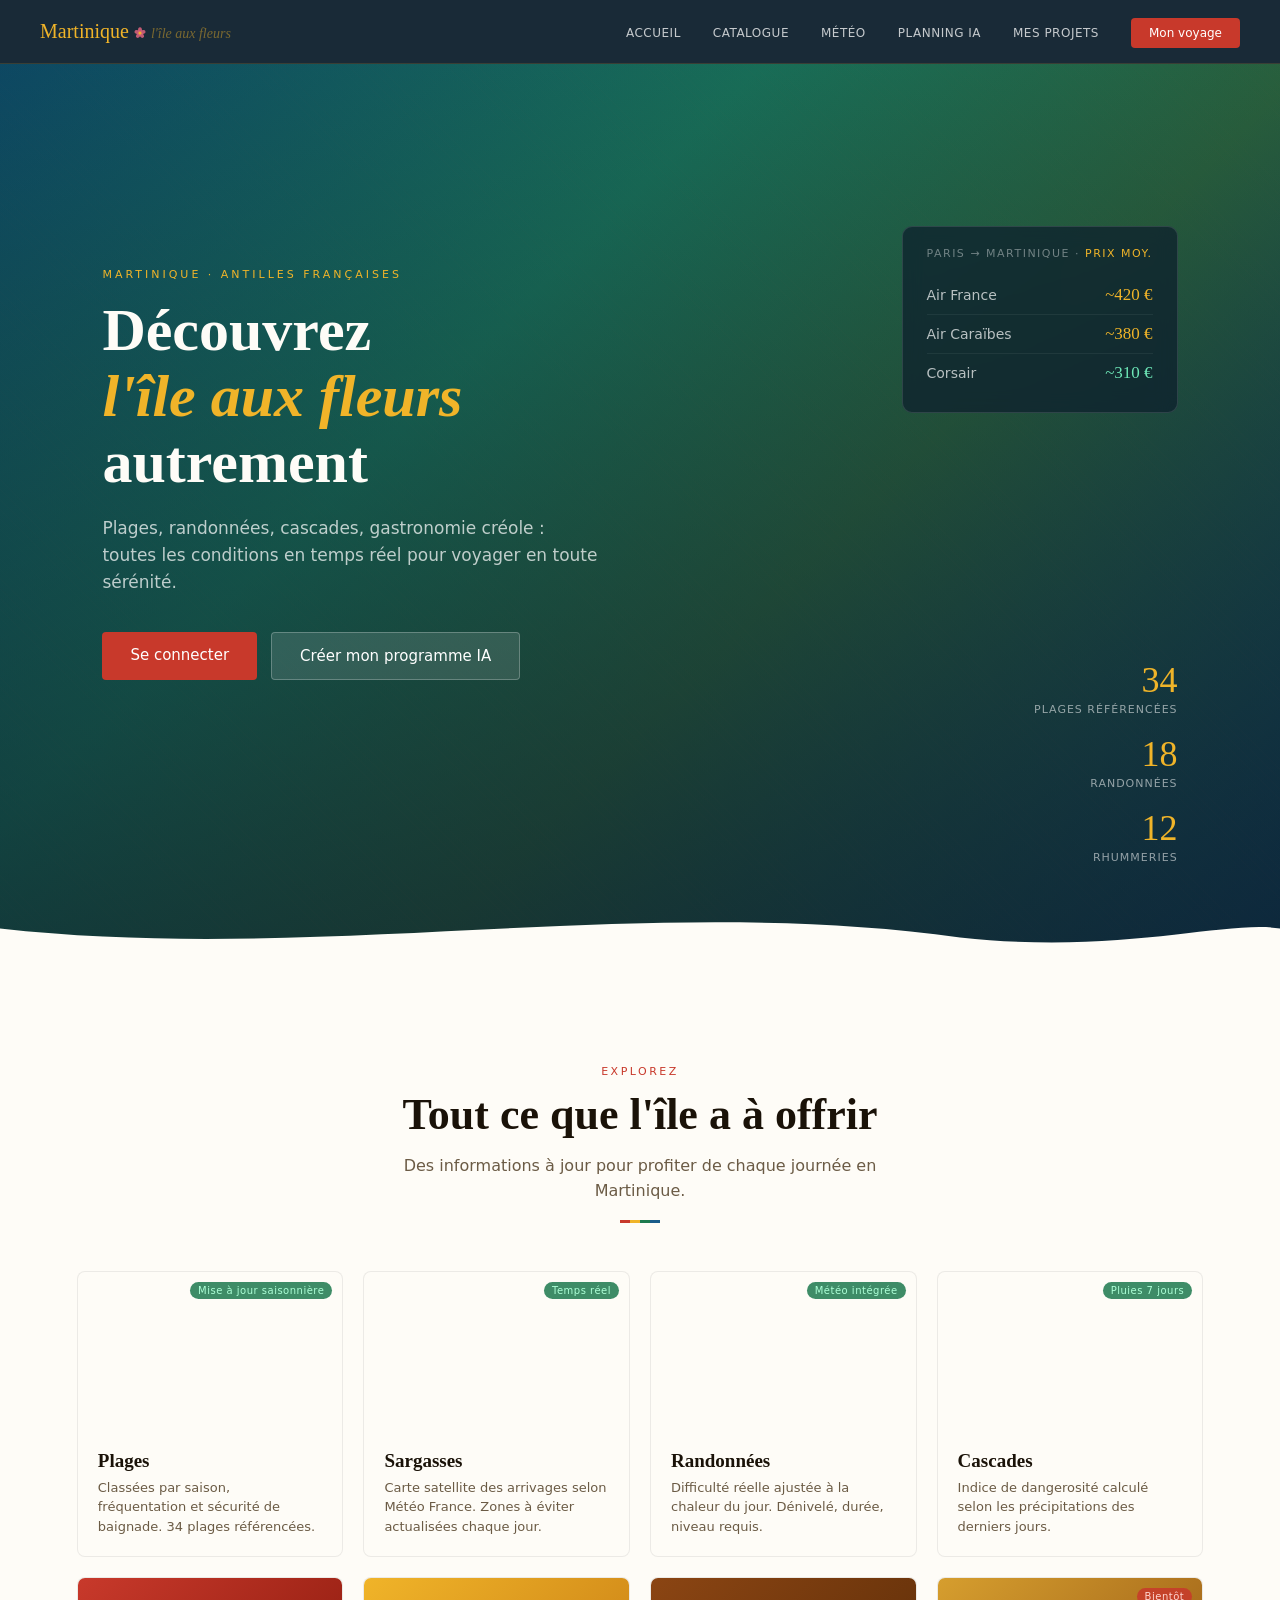
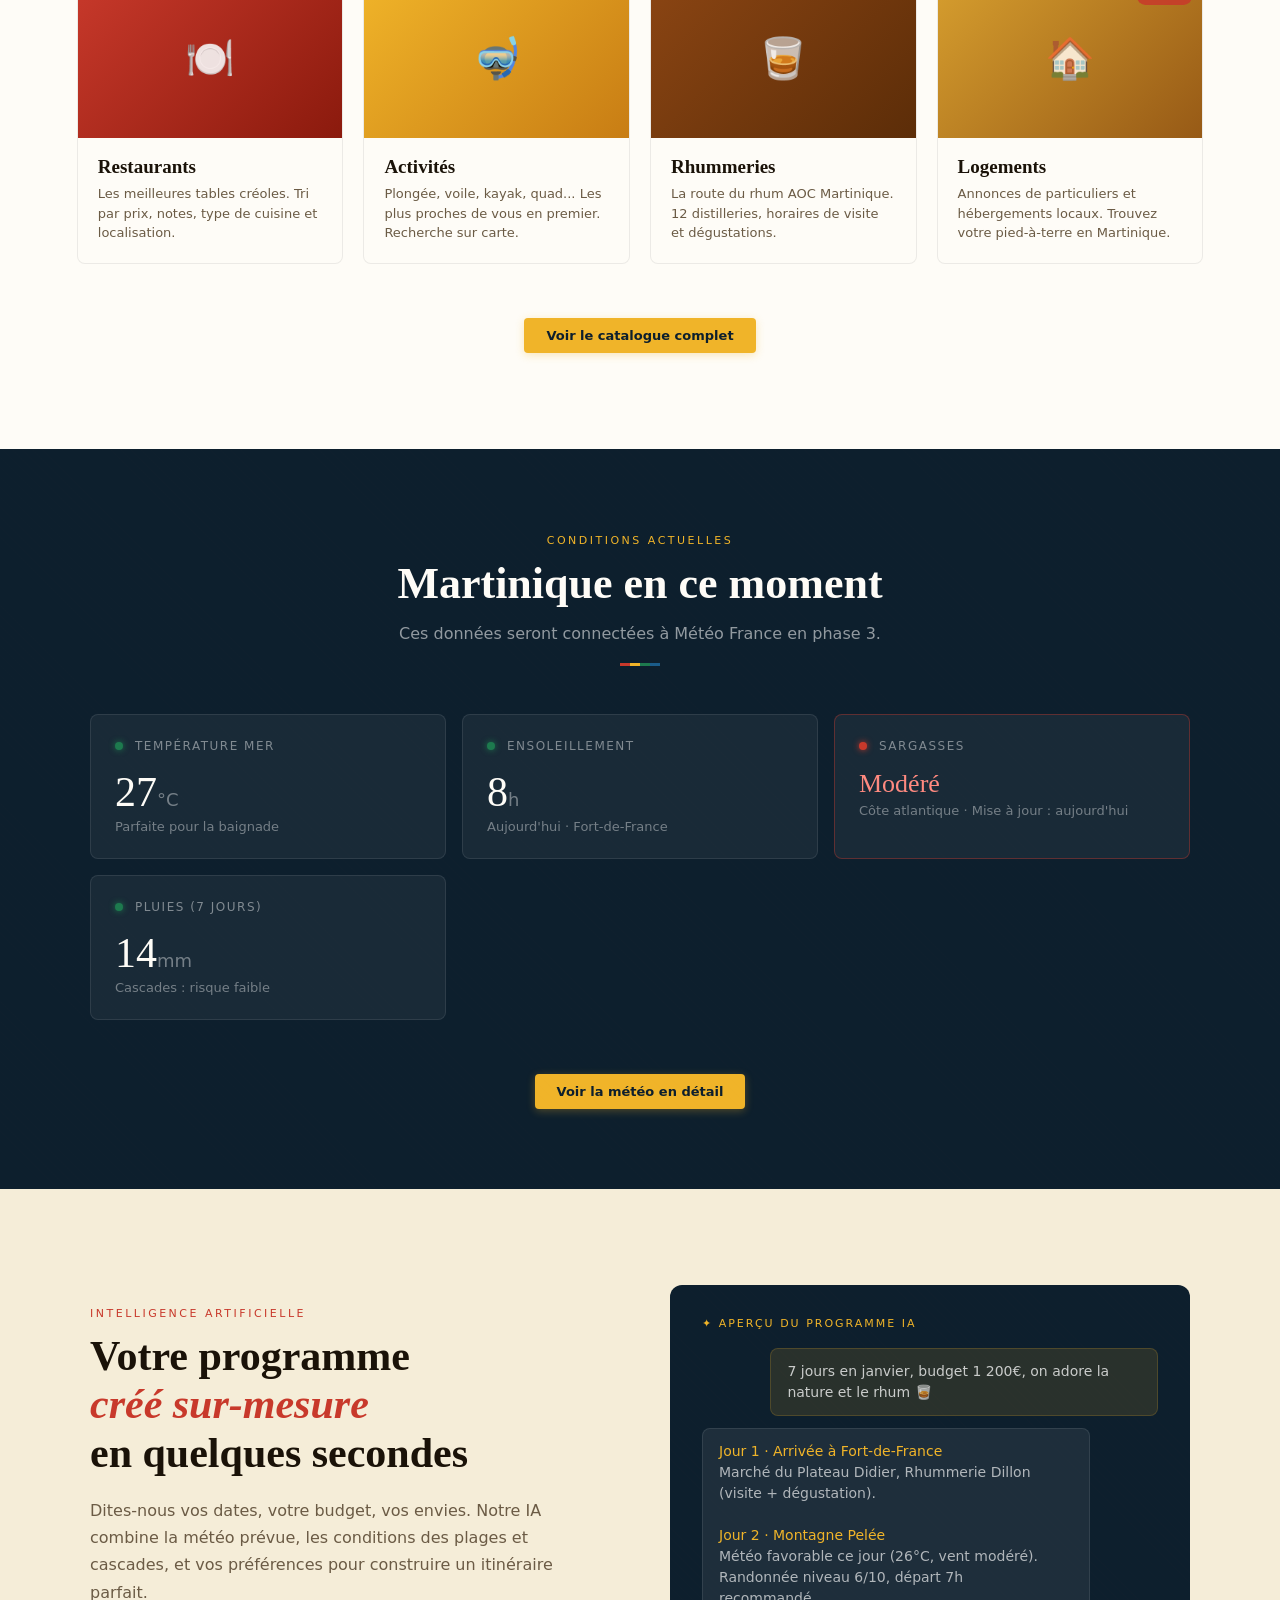
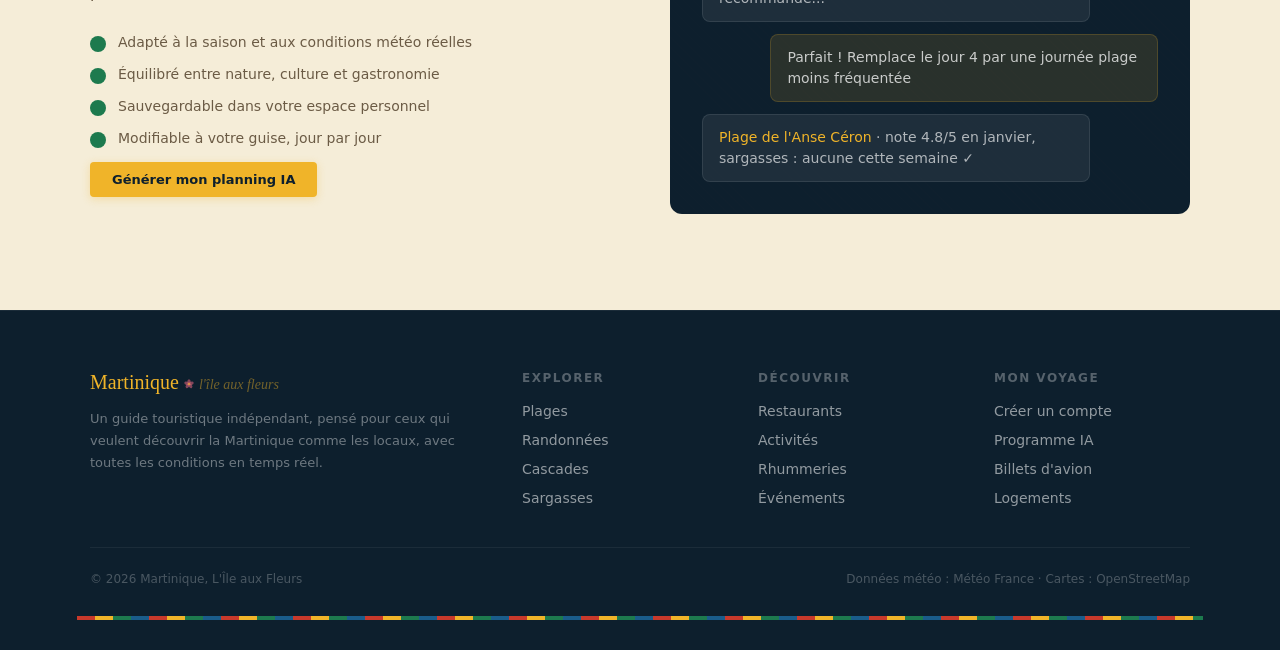
==== commit 77e04ae9: "refactor: remove the inline style and script from accueil.html The head block moves to js/etat-conne" ====
--- a/frontend/accueil.html
+++ b/frontend/accueil.html
@@ -5,6 +5,8 @@
   <meta name="viewport" content="width=device-width, initial-scale=1.0">
   <title>Martinique — L'Île aux Fleurs</title>
   <link rel="stylesheet" href="css/accueil.css">
+  <link rel="stylesheet" href="css/nav.css">
+  <script src="js/etat-connexion.js"></script>
 </head>
 <body>
 
@@ -23,10 +25,12 @@
     </a>
     <div class="nav-right-group">
       <ul class="nav-links">
-        <li><a href="#rubriques">Catalogue</a></li>
-        <li><a href="#live">Météo</a></li>
-        <li><a href="#prep">Planning IA</a></li>
-        <li><a href="#" class="nav-cta">Mon voyage</a></li>
+        <li><a href="accueil.html" class="active">Accueil</a></li>
+        <li><a href="catalogue.html">Catalogue</a></li>
+        <li><a href="meteo.html">Météo</a></li>
+        <li><a href="planning-ia.html">Planning IA</a></li>
+        <li class="nav-connecte"><a href="espace-personnel.html">Mes projets</a></li>
+        <li class="nav-anonyme"><a href="espace-personnel.html" class="nav-cta">Mon voyage</a></li>
       </ul>
     </div>
   </nav>
--- a/frontend/css/nav.css
+++ b/frontend/css/nav.css
@@ -0,0 +1,69 @@
+/* Styles de la bulle de profil et de son menu deroulant.
+ *
+ * Exception assumee a la regle "un fichier CSS par page" : la bulle est un element
+ * commun a sept pages, et la dupliquer sept fois serait pire. Ces regles etaient
+ * auparavant construites en JavaScript par injectAvatarStyles(), donc invisibles
+ * depuis les fichiers CSS et appliquees seulement apres le premier rendu.
+ *
+ * A charger APRES la feuille de la page : certaines pages definissent deja
+ * .nav-avatar, et le selecteur "nav .nav-avatar" doit rester prioritaire. */
+
+nav .nav-avatar {
+  position: relative;
+  width: 32px;
+  height: 32px;
+  border-radius: 50%;
+  background: var(--jaune, #F0B429);
+  color: var(--nuit, #0D1F2D);
+  display: flex;
+  align-items: center;
+  justify-content: center;
+  font-weight: 700;
+  font-size: 12px;
+  flex-shrink: 0;
+  cursor: pointer;
+  user-select: none;
+  letter-spacing: 0;
+  text-transform: none;
+}
+
+/* Le menu est injecte dans le body, pas dans la nav, pour echapper a son
+   overflow: hidden. D'ou le position: fixed et le placement calcule en JS. */
+.nav-dropdown {
+  position: fixed;
+  min-width: 190px;
+  background: #0D1F2D;
+  border: 1px solid rgba(240, 180, 41, 0.2);
+  border-radius: 8px;
+  box-shadow: 0 8px 24px rgba(0, 0, 0, 0.35);
+  z-index: 9999;
+  overflow: hidden;
+  display: none;
+}
+
+.nav-dropdown.open { display: block; }
+
+.nav-dropdown a,
+.nav-dropdown button {
+  display: block;
+  width: 100%;
+  padding: 12px 16px;
+  color: rgba(255, 255, 255, 0.85);
+  text-decoration: none;
+  font-size: 13px;
+  font-family: inherit;
+  background: none;
+  border: none;
+  text-align: left;
+  cursor: pointer;
+  transition: background .15s, color .15s;
+  box-sizing: border-box;
+}
+
+.nav-dropdown a:hover,
+.nav-dropdown button:hover {
+  background: rgba(240, 180, 41, 0.1);
+  color: #F0B429;
+}
+
+.dropdown-sep { height: 1px; background: rgba(255, 255, 255, 0.06); }
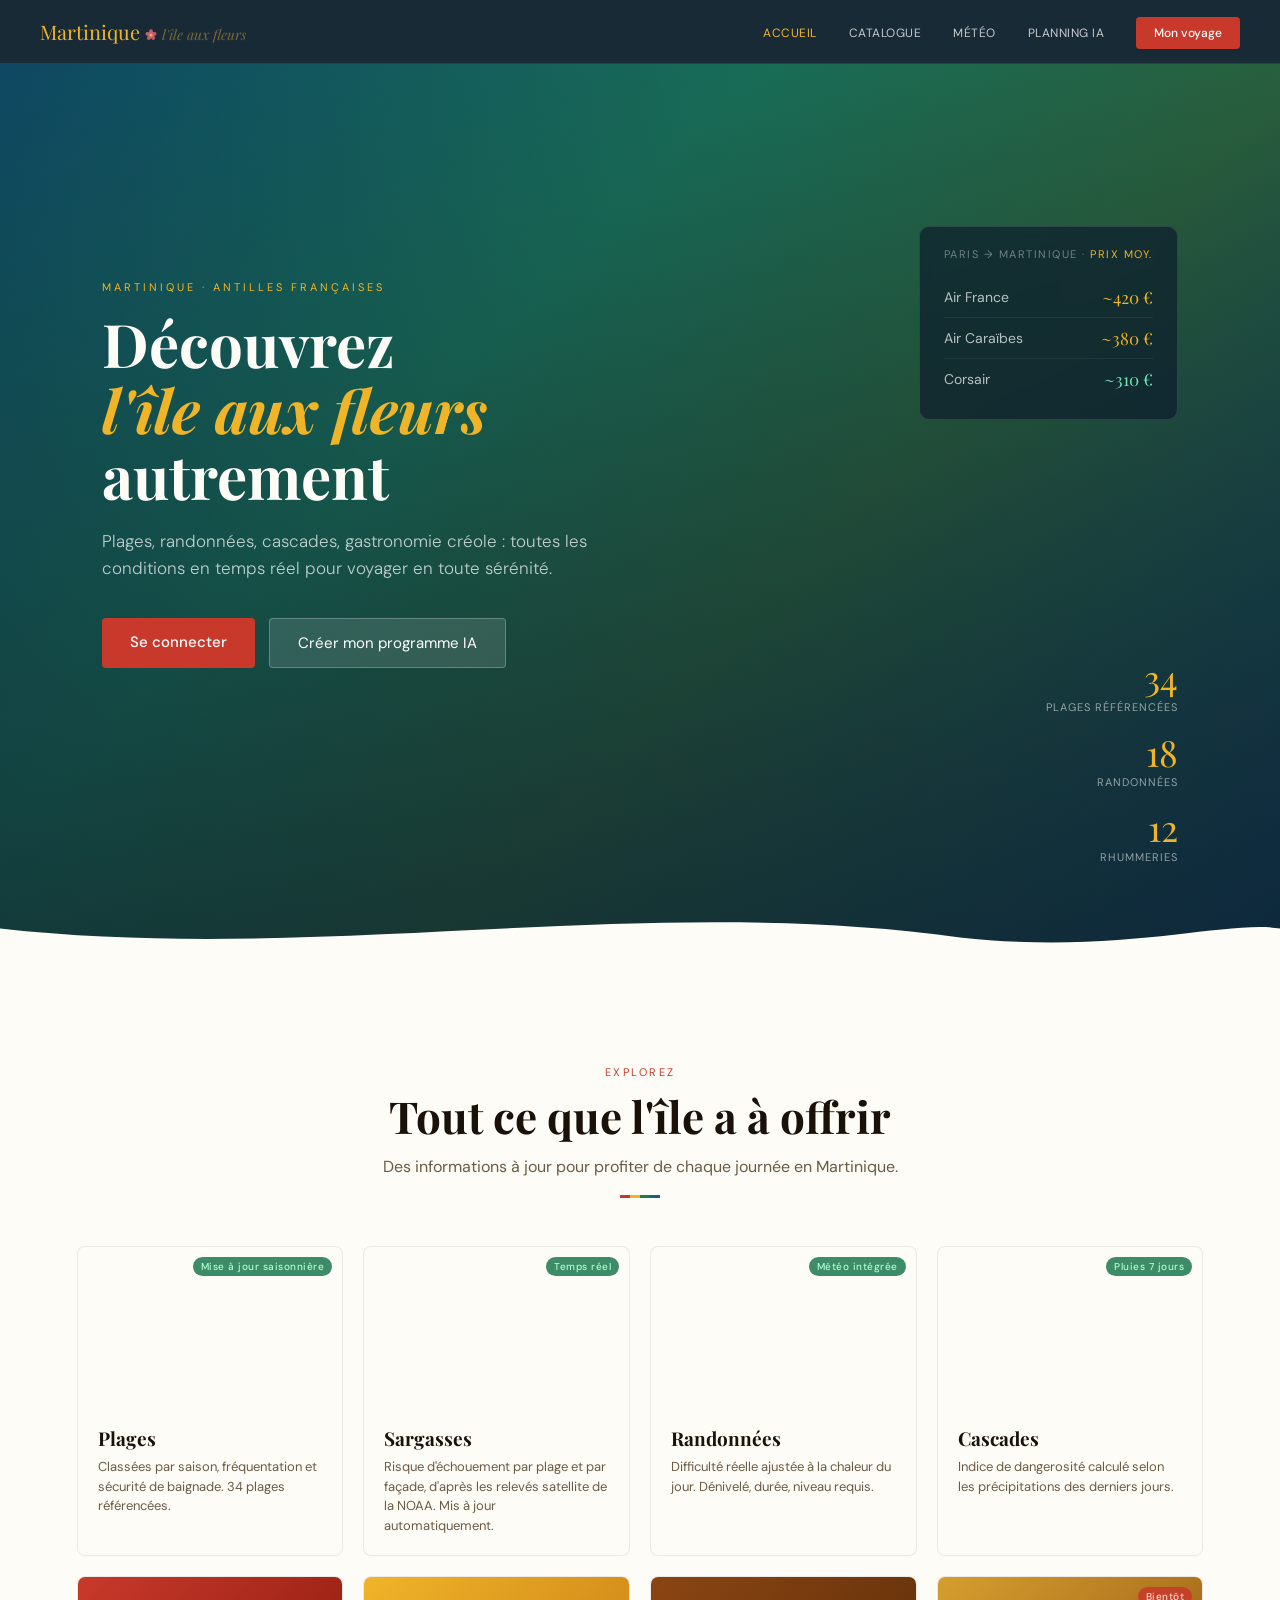
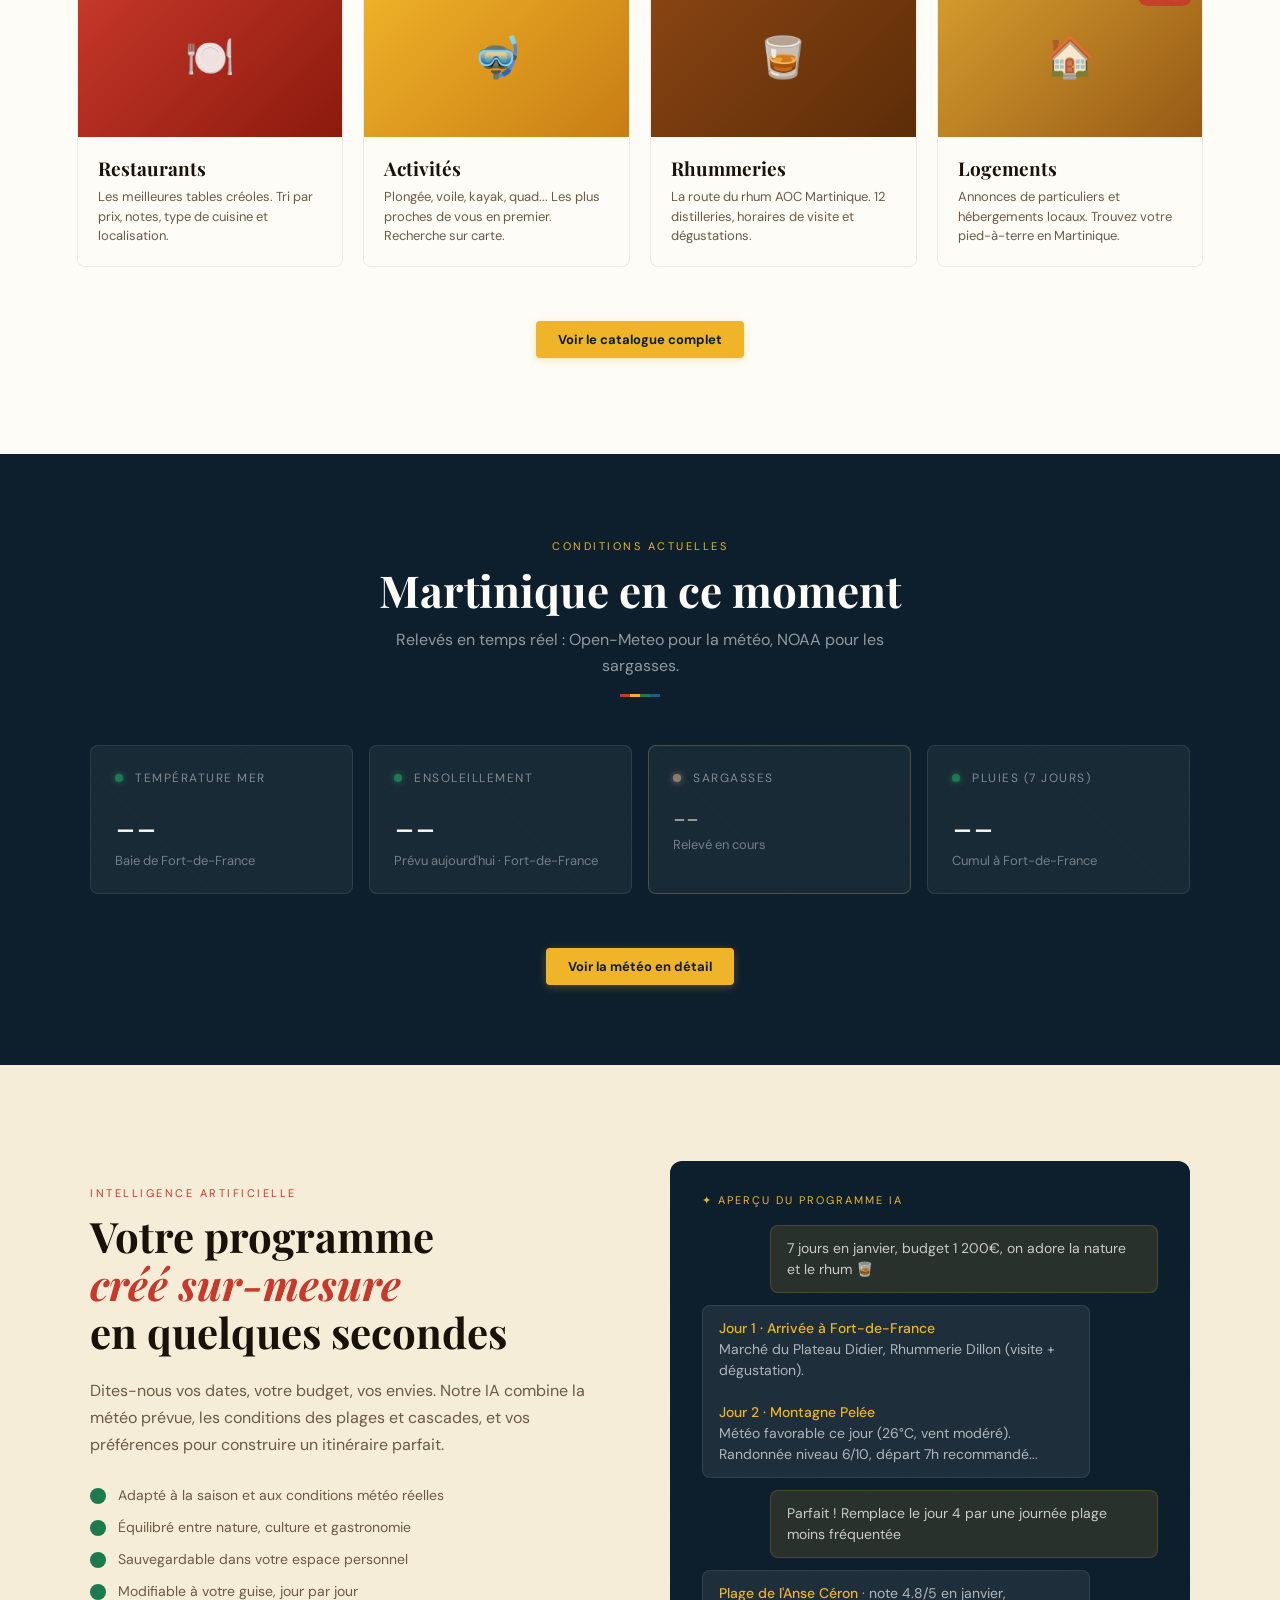
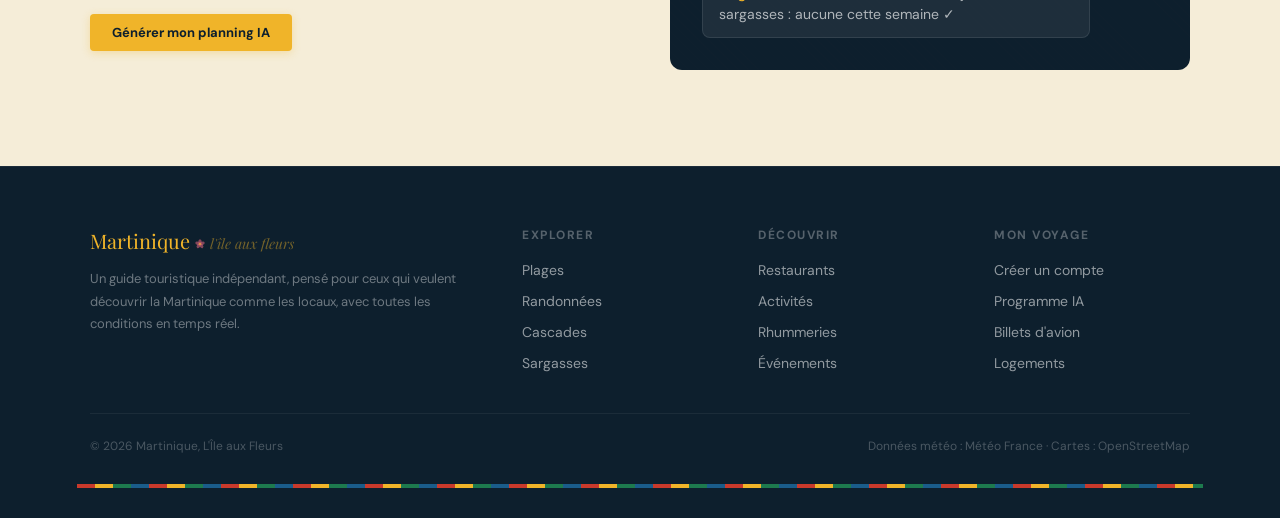
==== commit 61ef8632: "feat: live conditions and sargassum alert on the home page Co-Authored-By: Claude Opus 5.5 <noreply@" ====
--- a/frontend/accueil.html
+++ b/frontend/accueil.html
@@ -3,7 +3,10 @@
 <head>
   <meta charset="UTF-8">
   <meta name="viewport" content="width=device-width, initial-scale=1.0">
-  <title>Martinique — L'Île aux Fleurs</title>
+  <title>Martinique • L'Île aux Fleurs</title>
+  <link rel="preconnect" href="https://fonts.googleapis.com">
+  <link rel="preconnect" href="https://fonts.gstatic.com" crossorigin>
+  <link rel="stylesheet" href="https://fonts.googleapis.com/css2?family=DM+Sans:opsz,wght@9..40,300;9..40,400;9..40,500;9..40,600;9..40,700&family=Playfair+Display:ital,wght@0,400;0,600;0,700;1,400&display=swap">
   <link rel="stylesheet" href="css/accueil.css">
   <link rel="stylesheet" href="css/nav.css">
   <script src="js/etat-connexion.js"></script>
@@ -113,14 +116,14 @@
         </div>
       </a>
 
-      <a href="catalogue.html" class="rubrique-card rc-sargasses">
+      <a href="meteo.html#sargasses" class="rubrique-card rc-sargasses">
         <div class="rubrique-visuel">
           <div class="rubrique-visuel-bg" style="background-image:url('https://upload.wikimedia.org/wikipedia/commons/b/b5/Sargasses_plage_de_Saint-Pierre.jpg');background-size:cover;background-position:center;"></div>
           <span class="rubrique-badge badge-live">Temps réel</span>
         </div>
         <div class="rubrique-corps">
           <h3 class="rubrique-titre">Sargasses</h3>
-          <p class="rubrique-desc">Carte satellite des arrivages selon Météo France. Zones à éviter actualisées chaque jour.</p>
+          <p class="rubrique-desc">Risque d'échouement par plage et par façade, d'après les relevés satellite de la NOAA. Mis à jour automatiquement.</p>
         </div>
       </a>
 
@@ -202,45 +205,50 @@
     <div class="section-header">
       <span class="section-tag">Conditions actuelles</span>
       <h2 class="section-titre" style="color:var(--blanc)">Martinique en ce moment</h2>
-      <p class="section-sous">Ces données seront connectées à Météo France en phase 3.</p>
+      <p class="section-sous">Relevés en temps réel : Open-Meteo pour la météo, NOAA pour les sargasses.</p>
       <span class="trait"></span>
     </div>
 
+    <!-- Bandeau d'alerte : affiché seulement quand une façade est en alerte modérée ou forte -->
+    <a href="meteo.html#sargasses" class="live-bandeau" id="sargassumBanner" hidden></a>
+
+    <!-- Valeurs remplies par js/accueil.js : « -- » tant que l'API n'a pas répondu, jamais
+         de chiffre inventé -->
     <div class="live-grille">
-      <div class="live-card">
+      <div class="live-card" id="liveSea">
         <div class="live-card-header">
           <div class="live-dot"></div>
           <span class="live-label">Température mer</span>
         </div>
-        <div class="live-valeur">27<span class="live-unite">°C</span></div>
-        <div class="live-sous">Parfaite pour la baignade</div>
-      </div>
-
-      <div class="live-card">
+        <div class="live-valeur">--</div>
+        <div class="live-sous">Baie de Fort-de-France</div>
+      </div>
+
+      <div class="live-card" id="liveSun">
         <div class="live-card-header">
           <div class="live-dot"></div>
           <span class="live-label">Ensoleillement</span>
         </div>
-        <div class="live-valeur">8<span class="live-unite">h</span></div>
-        <div class="live-sous">Aujourd'hui · Fort-de-France</div>
-      </div>
-
-      <div class="live-card live-alerte">
+        <div class="live-valeur">--</div>
+        <div class="live-sous">Prévu aujourd'hui · Fort-de-France</div>
+      </div>
+
+      <div class="live-card live-alerte" id="liveSargassum">
         <div class="live-card-header">
           <div class="live-dot"></div>
           <span class="live-label">Sargasses</span>
         </div>
-        <div class="live-valeur" style="font-size:26px">Modéré</div>
-        <div class="live-sous">Côte atlantique · Mise à jour : aujourd'hui</div>
-      </div>
-
-      <div class="live-card">
+        <div class="live-valeur" style="font-size:26px">--</div>
+        <div class="live-sous">Relevé en cours</div>
+      </div>
+
+      <div class="live-card" id="liveRain">
         <div class="live-card-header">
           <div class="live-dot"></div>
           <span class="live-label">Pluies (7 jours)</span>
         </div>
-        <div class="live-valeur">14<span class="live-unite">mm</span></div>
-        <div class="live-sous">Cascades : risque faible</div>
+        <div class="live-valeur">--</div>
+        <div class="live-sous">Cumul à Fort-de-France</div>
       </div>
     </div>
     <div style="text-align:center; margin-top:40px;">
@@ -340,6 +348,7 @@
   </footer>
 
   <script src="js/auth-utils.js"></script>
+  <script src="js/meteo-utils.js"></script>
   <script src="js/accueil.js"></script>
 
 </body>
--- a/frontend/css/accueil.css
+++ b/frontend/css/accueil.css
@@ -33,80 +33,7 @@
       overflow-x: hidden;
     }
 
-    /* ─── Navbar ─── */
-    nav {
-      position: sticky;
-      top: 0;
-      z-index: 100;
-      display: flex;
-      align-items: center;
-      justify-content: space-between;
-      padding: 0 40px;
-      height: 64px;
-      background: rgba(13, 31, 45, 0.95);
-      backdrop-filter: blur(12px);
-      border-bottom: 1px solid rgba(240,180,41,0.15);
-      overflow: hidden;
-    }
-
-    /* Barre de progression scroll — intégrée dans la nav */
-    .madras-bar {
-      position: absolute;
-      top: 0; left: 0;
-      height: 5px; width: 0%;
-      background: repeating-linear-gradient(
-        90deg,
-        var(--rouge) 0px,  var(--rouge) 18px,
-        var(--vert)  18px, var(--vert)  36px,
-        var(--jaune) 36px, var(--jaune) 54px,
-        var(--bleu)  54px, var(--bleu)  72px
-      );
-      transition: width .08s linear;
-      will-change: width;
-      pointer-events: none;
-    }
-
-    .nav-logo {
-      font-family: var(--font-titre);
-      font-size: 20px;
-      color: var(--jaune);
-      text-decoration: none;
-    }
-    .nav-logo span {
-      color: rgba(240,180,41,0.45);
-      font-style: italic;
-      font-size: 14px;
-      font-weight: 400;
-    }
-    .logo-flower { vertical-align: middle; margin: 0 4px; }
-
-    .nav-right-group { display: flex; align-items: center; gap: 24px; }
-    .nav-links {
-      display: flex;
-      gap: 32px;
-      list-style: none;
-    }
-    .nav-links a {
-      color: rgba(255,255,255,0.75);
-      text-decoration: none;
-      font-size: 12px;
-      font-weight: 400;
-      letter-spacing: 0.5px;
-      text-transform: uppercase;
-      transition: color .2s;
-    }
-    .nav-links a:hover { color: var(--jaune); }
-    .nav-cta {
-      background: var(--rouge);
-      color: white !important;
-      padding: 8px 18px;
-      border-radius: var(--rayon);
-      font-weight: 500 !important;
-      text-transform: none !important;
-      letter-spacing: 0 !important;
-      transition: background .2s !important;
-    }
-    .nav-cta:hover { background: #a52d20 !important; }
+    /* Regles de nav : voir css/nav.css, source unique pour les 7 pages. */
 
     /* ─── Hero ─── */
     .hero {
@@ -444,7 +371,8 @@
     .section-live .section-tag   { color: var(--jaune); }
     .live-grille {
       display: grid;
-      grid-template-columns: repeat(auto-fill, minmax(280px, 1fr));
+      /* 240px : les 4 cartes tiennent sur une ligne, sans carte orpheline */
+      grid-template-columns: repeat(auto-fill, minmax(240px, 1fr));
       gap: 16px;
       max-width: 1100px;
       margin: 0 auto;
@@ -494,9 +422,24 @@
       color: rgba(255,255,255,0.4);
       margin-top: 6px;
     }
-    .live-alerte { border-color: rgba(200,57,43,0.4); }
-    .live-alerte .live-dot   { background: var(--rouge); box-shadow: 0 0 6px var(--rouge); }
-    .live-alerte .live-valeur { color: #FF8A80; }
+    /* Carte sargasses : sa couleur suit le niveau du jour (variable --niveau posée en JS) */
+    .live-alerte { --niveau: #8a7d6b; border-color: color-mix(in srgb, var(--niveau) 45%, transparent); }
+    .live-alerte .live-dot   { background: var(--niveau); box-shadow: 0 0 6px var(--niveau); }
+    .live-alerte .live-valeur { color: color-mix(in srgb, var(--niveau) 55%, #fff); }
+
+    /* Bandeau d'alerte sargasses, au-dessus des cartes live */
+    .live-bandeau {
+      position: relative;
+      display: flex; align-items: center; gap: 12px; flex-wrap: wrap;
+      max-width: 1100px; margin: 0 auto 16px;
+      padding: 14px 20px; border-radius: 8px;
+      background: color-mix(in srgb, var(--niveau, #E07B20) 16%, transparent);
+      border: 1px solid color-mix(in srgb, var(--niveau, #E07B20) 45%, transparent);
+      color: var(--blanc); text-decoration: none; font-size: 14px; font-weight: 500;
+    }
+    .live-bandeau[hidden] { display: none; }
+    .live-bandeau i { width: 10px; height: 10px; border-radius: 50%; background: var(--niveau, #E07B20); flex: none; }
+    .live-bandeau span { margin-left: auto; color: var(--jaune); font-weight: 600; white-space: nowrap; }
 
     /* ─── Section "Préparez votre voyage" ─── */
     .section-prep {
@@ -654,8 +597,6 @@
 
     /* ─── Responsive ─── */
     @media (max-width: 768px) {
-      nav { padding: 0 20px; }
-      .nav-links { display: none; }
       .hero-content { padding: 0 6% 80px; }
       .hero-stats { display: none; }
       .prep-grille { grid-template-columns: 1fr; }
--- a/frontend/css/nav.css
+++ b/frontend/css/nav.css
@@ -1,3 +1,106 @@
+/* Barre de navigation : source unique pour les 7 pages du site.
+ *
+ * Exception assumee a la regle "un fichier CSS par page". La nav est un element
+ * commun declare dans le design system Madras, et ces regles etaient auparavant
+ * dupliquees dans les 7 feuilles. Les valeurs avaient derive d'une page a l'autre :
+ * gap de 28px sur detail et detail-voyage contre 32px ailleurs, padding du bouton
+ * a 16px sur detail contre 18px ailleurs, couleur des liens a 0.7 contre 0.75.
+ * D'ou un menu 24px plus etroit sur detail, visible comme un decalage.
+ *
+ * A charger APRES la feuille de la page : les variables (--jaune, --rouge...)
+ * viennent du :root de chaque page, et certaines regles doivent rester prioritaires.
+ *
+ * Valeurs retenues : celles de la majorite des pages. */
+
+nav {
+  position: sticky;
+  top: 0;
+  z-index: 100;
+  display: flex;
+  align-items: center;
+  justify-content: space-between;
+  padding: 0 40px;
+  height: 64px;
+  background: rgba(13, 31, 45, 0.95);
+  backdrop-filter: blur(12px);
+  border-bottom: 1px solid rgba(240, 180, 41, 0.15);
+  overflow: hidden;
+}
+
+/* Barre de progression du scroll, integree en haut de la nav.
+   En position absolue, donc sa place dans le DOM n'influence pas la mise en page :
+   c'est pourquoi elle est premier enfant sur certaines pages et dernier sur d'autres
+   sans que cela se voie. */
+.madras-bar {
+  position: absolute;
+  top: 0;
+  left: 0;
+  height: 5px;
+  width: 0%;
+  background: repeating-linear-gradient(
+    90deg,
+    var(--rouge) 0px,  var(--rouge) 18px,
+    var(--vert)  18px, var(--vert)  36px,
+    var(--jaune) 36px, var(--jaune) 54px,
+    var(--bleu)  54px, var(--bleu)  72px
+  );
+  transition: width .08s linear;
+  will-change: width;
+  pointer-events: none;
+}
+
+.nav-logo {
+  font-family: var(--font-titre);
+  font-size: 20px;
+  color: var(--jaune);
+  text-decoration: none;
+}
+
+.nav-logo span {
+  color: rgba(240, 180, 41, 0.45);
+  font-style: italic;
+  font-size: 14px;
+  font-weight: 400;
+}
+
+.logo-flower { vertical-align: middle; margin: 0 4px; }
+
+.nav-right-group { display: flex; align-items: center; gap: 24px; }
+
+.nav-links {
+  display: flex;
+  gap: 32px;
+  list-style: none;
+}
+
+.nav-links a {
+  color: rgba(255, 255, 255, 0.75);
+  text-decoration: none;
+  font-size: 12px;
+  font-weight: 400;
+  letter-spacing: 0.5px;
+  text-transform: uppercase;
+  transition: color .2s;
+}
+
+/* La regle .active manquait sur accueil et detail : le lien de la page courante
+   n'y etait donc jamais mis en valeur. */
+.nav-links a:hover,
+.nav-links a.active { color: var(--jaune); }
+
+.nav-cta {
+  background: var(--rouge);
+  color: white !important;
+  padding: 8px 18px;
+  border-radius: var(--rayon);
+  font-weight: 500 !important;
+  text-transform: none !important;
+  letter-spacing: 0 !important;
+  transition: background .2s !important;
+}
+
+.nav-cta:hover { background: #a52d20 !important; }
+
 /* Styles de la bulle de profil et de son menu deroulant.
  *
  * Exception assumee a la regle "un fichier CSS par page" : la bulle est un element
@@ -67,3 +170,40 @@
 }
 
 .dropdown-sep { height: 1px; background: rgba(255, 255, 255, 0.06); }
+
+
+/* --- Choix de la variante de menu selon l'etat de connexion ---
+ *
+ * Les classes .connecte / .deconnecte sont posees sur <html> par
+ * js/etat-connexion.js, charge dans le <head>. Une feuille liee dans le <head>
+ * bloque le rendu, donc ces regles s'appliquent bien au premier affichage.
+ *
+ * Les deux variantes du dernier lien sont livrees dans le HTML de chaque page.
+ * Auparavant updateNav reconstruisait toute la liste apres coup, en y ajoutant le
+ * lien "Accueil" absent du HTML : le menu passait de 3 ou 4 entrees a 5 et se
+ * decalait lateralement, d'ou l'a-coup a chaque changement de page. */
+
+html.connecte .nav-anonyme { display: none; }
+html.deconnecte .nav-connecte { display: none; }
+
+/* Le bouton "Mon voyage" ne s'adresse qu'aux visiteurs non connectes. */
+html.connecte .nav-cta { display: none; }
+
+/* La bulle livree dans le HTML est un gabarit vide : elle reserve sa place mais
+   reste invisible tant que le JS n'y a pas mis les vraies initiales. Elle
+   contenait "MD", les initiales de la maquette, visibles a chaque chargement. */
+.nav-avatar:empty { visibility: hidden; }
+html.deconnecte .nav-avatar { display: none; }
+
+
+/* --- Responsive ---
+ *
+ * Le point de rupture divergeait aussi : 768px sur accueil et catalogue, 600px sur
+ * detail et meteo, et aucune regle sur detail-voyage, espace-personnel et planning-ia,
+ * dont les liens ne disparaissaient donc jamais. 768px est retenu : au-dela, six liens
+ * plus le logo ne tiennent pas dans une barre de 64px. */
+@media (max-width: 768px) {
+  .nav-links { display: none; }
+  /* Gouttiere reduite sur petit ecran, comme dans le reste du site. */
+  nav { padding: 0 20px; }
+}
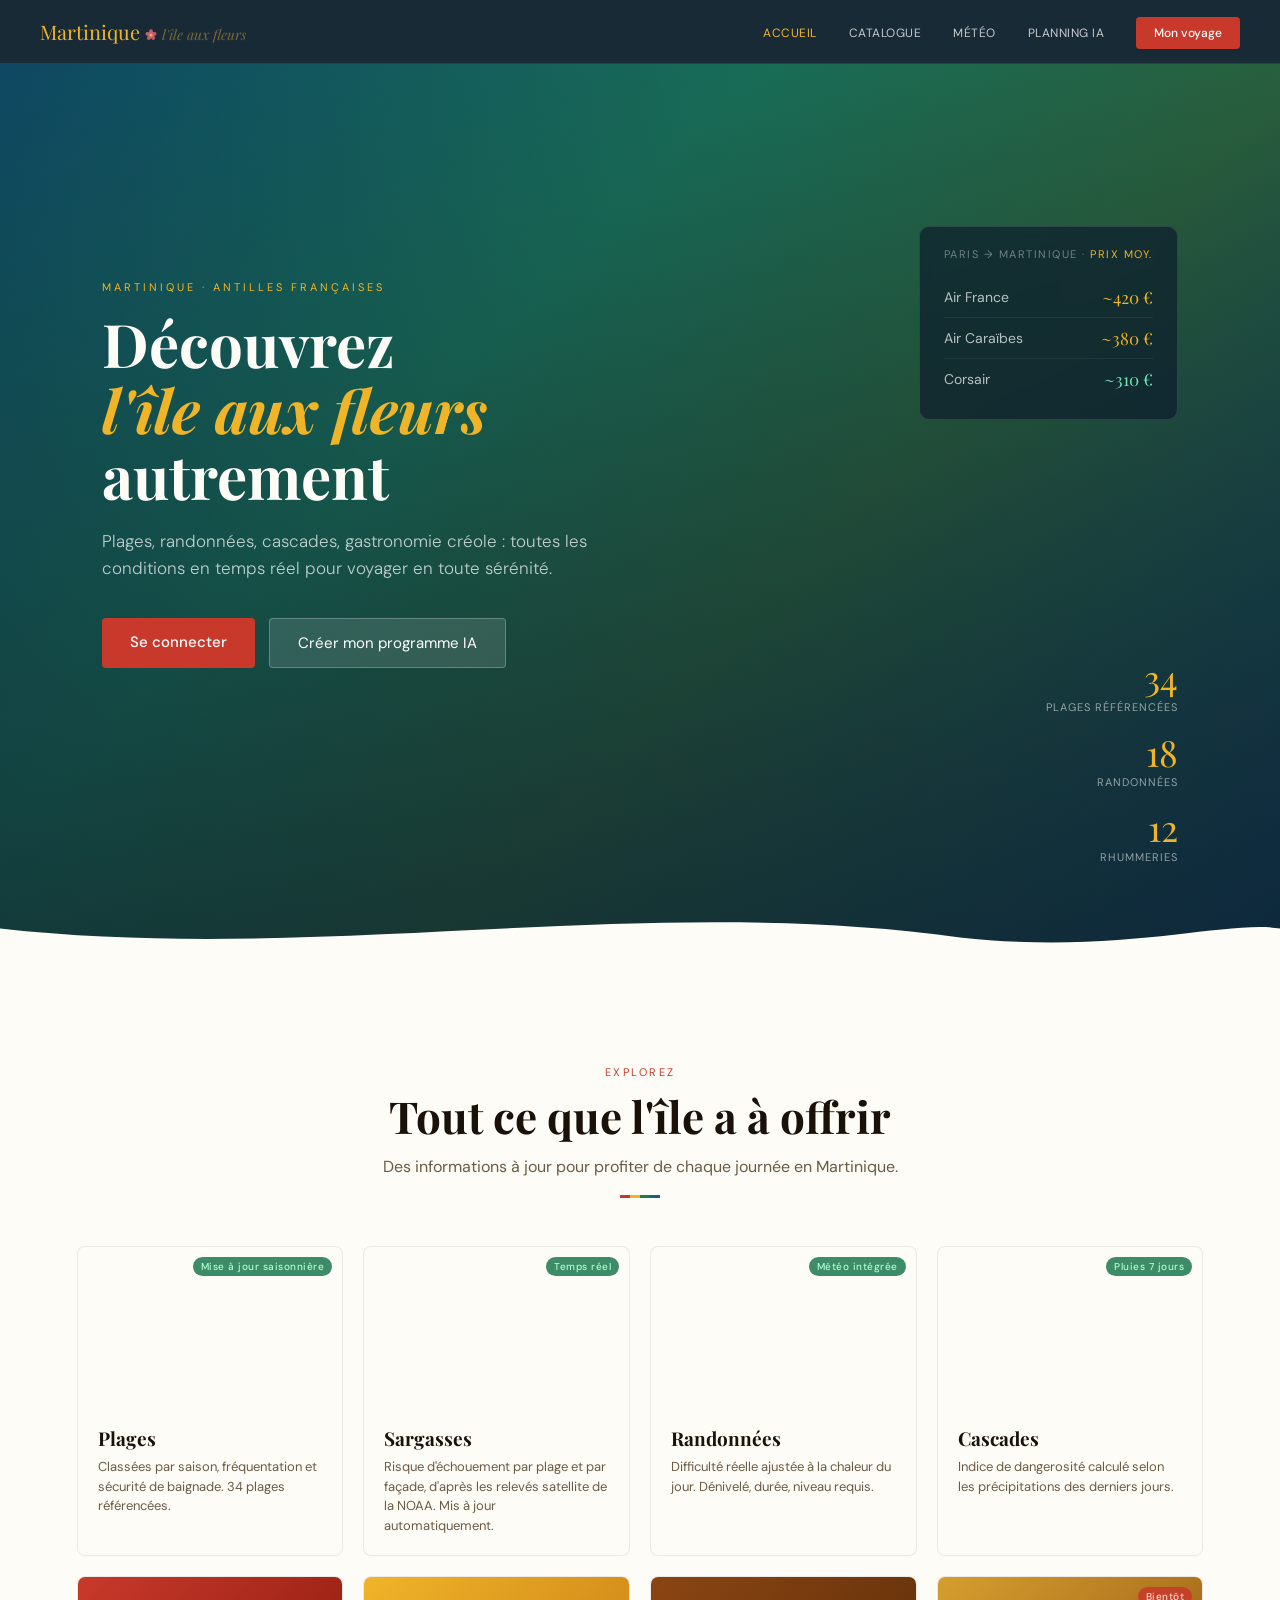
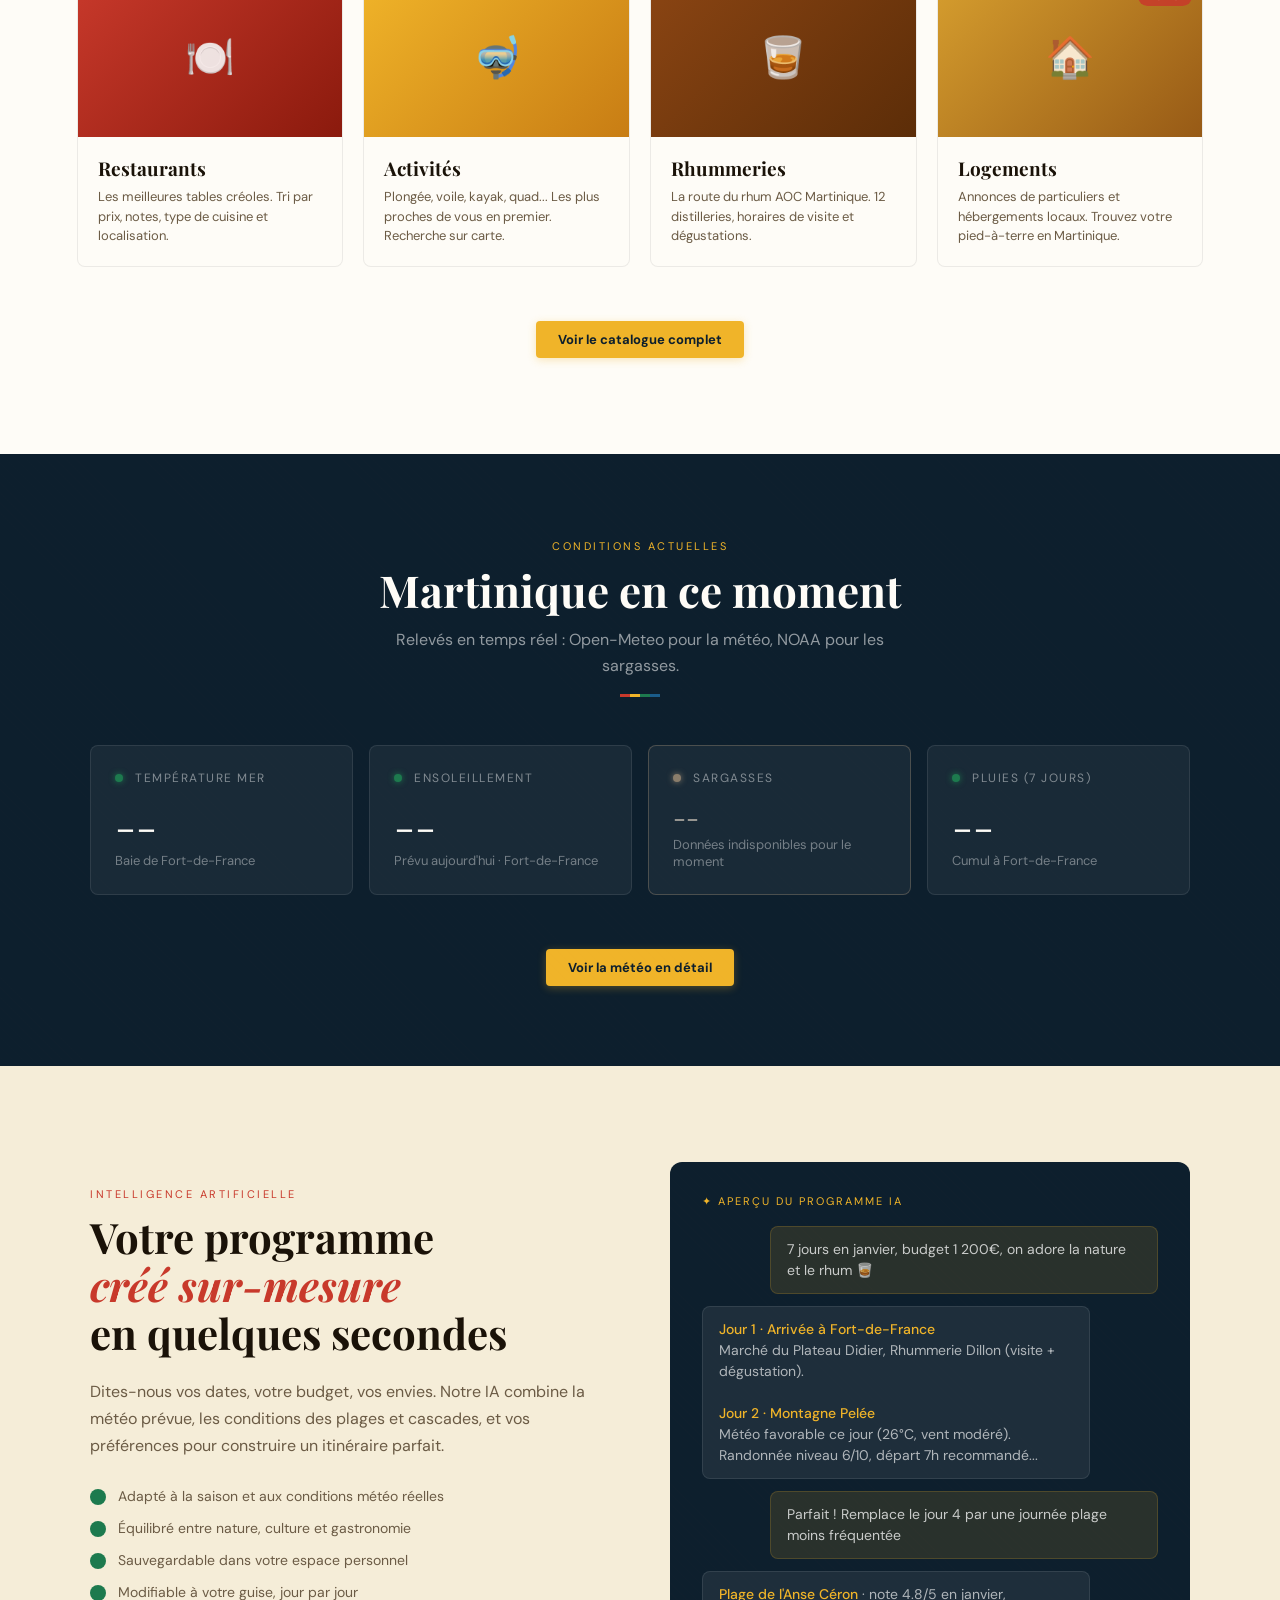
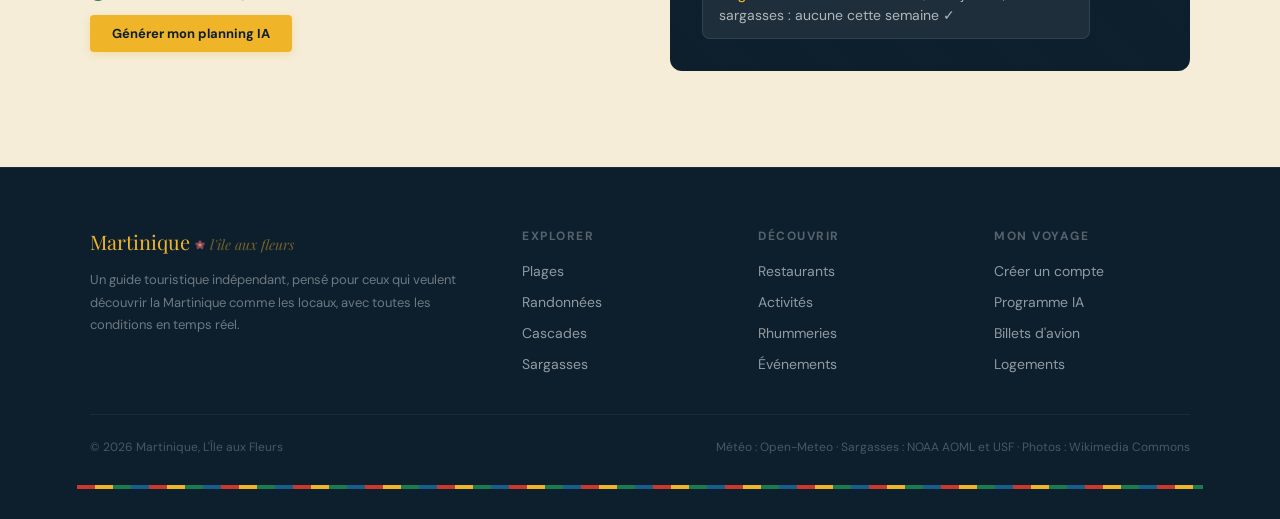
==== commit dc0a94eb: "fix: serve home page photos locally and cite real data sources Co-Authored-By: Claude Opus 5.5 <nore" ====
--- a/frontend/accueil.html
+++ b/frontend/accueil.html
@@ -118,7 +118,7 @@
 
       <a href="meteo.html#sargasses" class="rubrique-card rc-sargasses">
         <div class="rubrique-visuel">
-          <div class="rubrique-visuel-bg" style="background-image:url('https://upload.wikimedia.org/wikipedia/commons/b/b5/Sargasses_plage_de_Saint-Pierre.jpg');background-size:cover;background-position:center;"></div>
+          <div class="rubrique-visuel-bg" style="background-image:url('/assets/images/wikimedia/sargasses_plage_de_saint_pierre.jpg');background-size:cover;background-position:center;"></div>
           <span class="rubrique-badge badge-live">Temps réel</span>
         </div>
         <div class="rubrique-corps">
@@ -129,7 +129,7 @@
 
       <a href="catalogue.html?filtre=randonnees" class="rubrique-card rc-randos">
         <div class="rubrique-visuel">
-          <div class="rubrique-visuel-bg" style="background-image:url('https://upload.wikimedia.org/wikipedia/commons/6/6e/Montagne_Pel%C3%A9e.JPG');background-size:cover;background-position:center;"></div>
+          <div class="rubrique-visuel-bg" style="background-image:url('/assets/images/wikimedia/montagne_pelee.jpg');background-size:cover;background-position:center;"></div>
           <span class="rubrique-badge badge-live">Météo intégrée</span>
         </div>
         <div class="rubrique-corps">
@@ -342,7 +342,7 @@
     </div>
     <div class="footer-bas">
       <span>© 2026 Martinique, L'Île aux Fleurs</span>
-      <span>Données météo : Météo France · Cartes : OpenStreetMap</span>
+      <span>Météo : Open-Meteo · Sargasses : NOAA AOML et USF · Photos : Wikimedia Commons</span>
     </div>
     <div class="footer-madras"></div>
   </footer>
